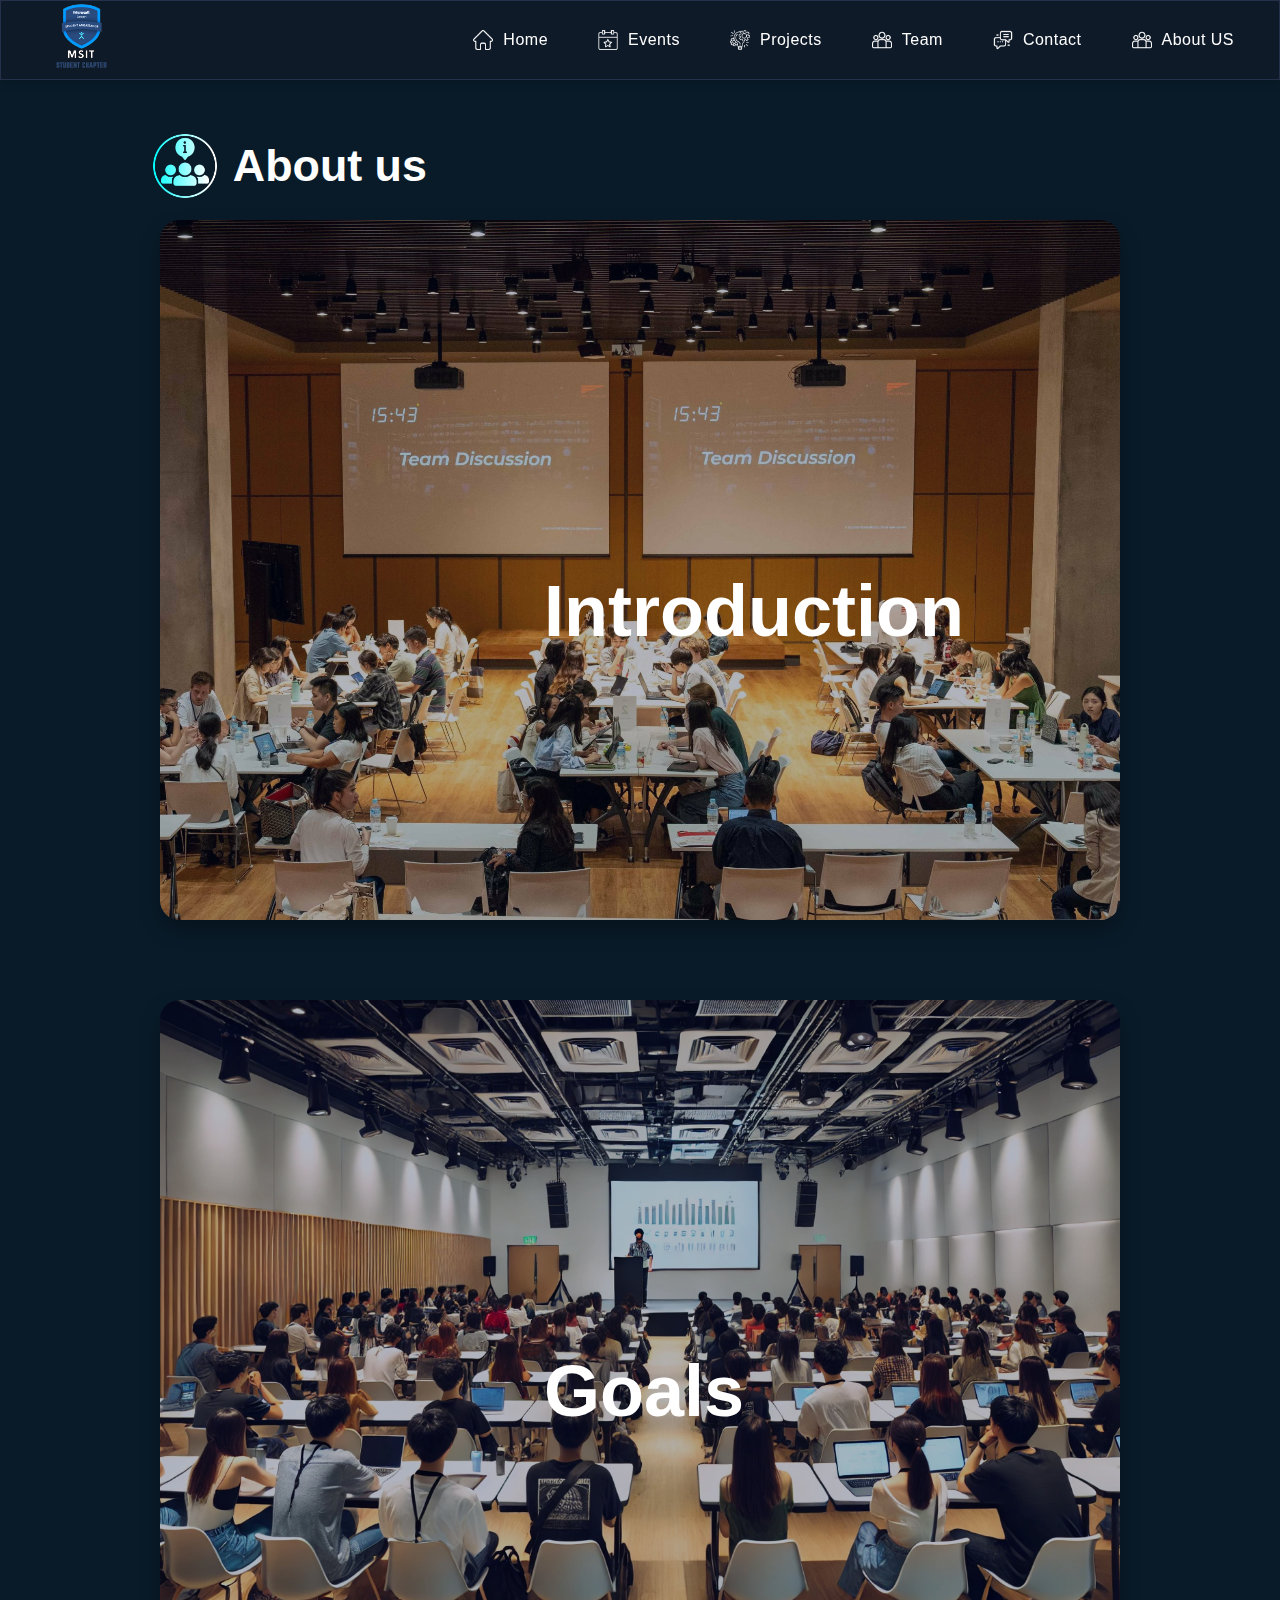
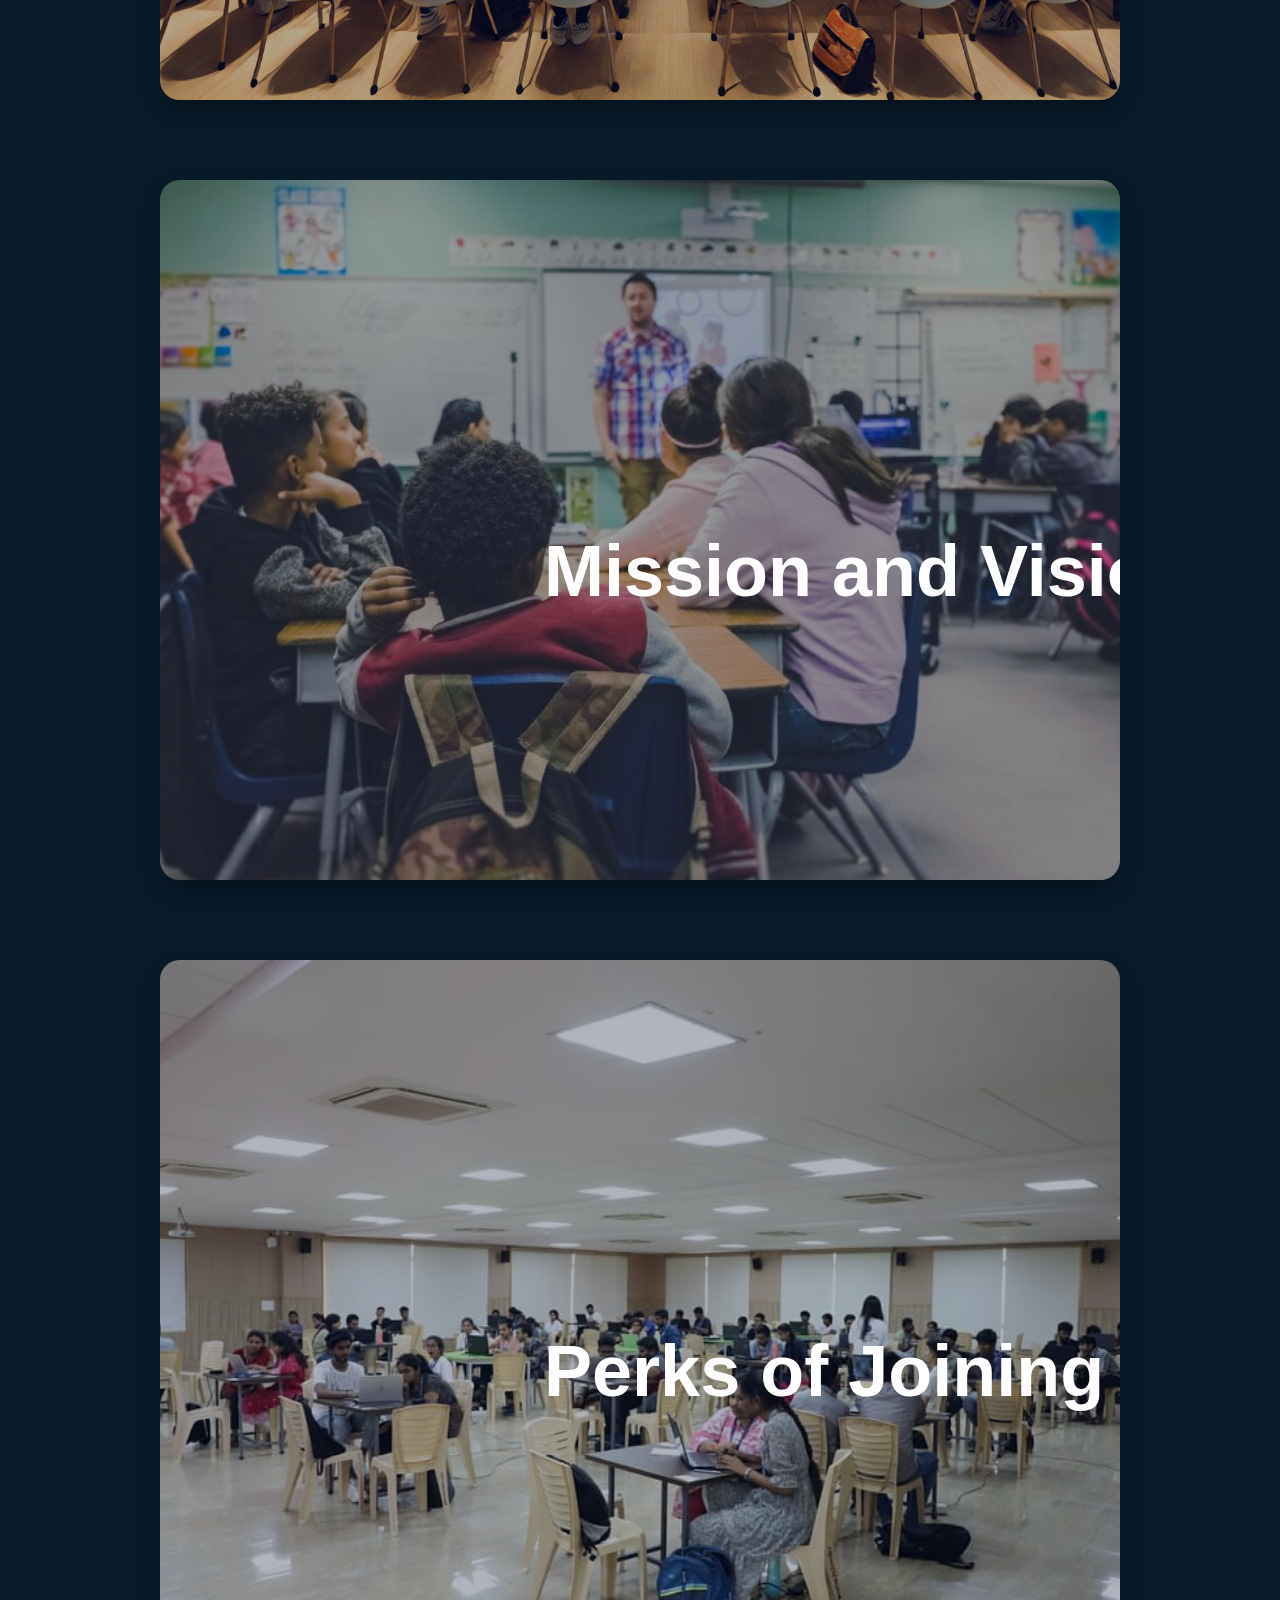
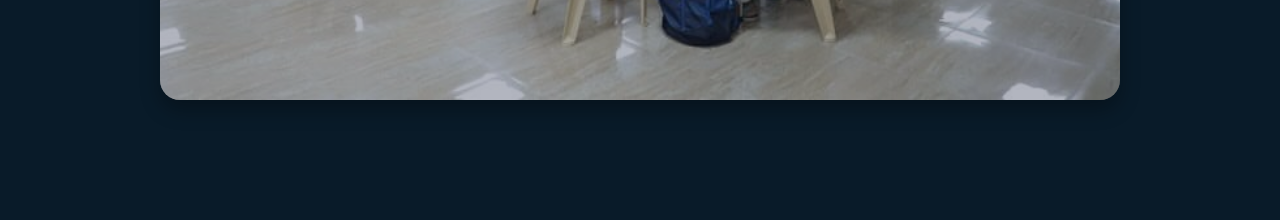
==== aboutus.html @ 7c0b70b8 "About us page added" ====
<!DOCTYPE html>
<html lang="en">

<head>
    <meta charset="UTF-8">
    <meta name="viewport" content="width=device-width, initial-scale=1.0">
    <title>About Us</title>
    <link rel="stylesheet" href="aboutusstyle.css">
</head>

<body>
    <nav id="navbar">
        <div class="navbar-container">
            <div class="logo">
                <img src="images/logo.png" alt="Logo">
            </div>
            <ul class="nav-items">
                <li>
                    <img src="images/home.png" alt="">
                    <a href="">Home</a>

                </li>
                
                <li>
                    <img src="images/event-logo.png" alt="">
                    <a href="#">Events</a>

                </li>
                <li>
                    <img src="images/project-logo.png" alt="">
                    <a href="index.html">Projects</a>
                </li>
                <li>
                    <img src="images/term-logo.png" alt="">
                    <a href="#">Team</a>
                </li>
                
                <li>
                    <img src="images/contact.png" alt="">
                    <a href="#">Contact</a>
                </li>
                <li>
                    <img src="images/term-logo.png" alt="">
                    <a href="#">About US</a>
                </li>
            </ul>
        </div>
    </nav>

    <div class="container">
        <!-- Introduction Section -->
        <div class="work">
            <a href="#">
                <img src="images/aboutus.png" alt="">
                <h1>About us</h1>
            </a>
        </div>
        <div class="card" id="intro">
            <img src="images/2222.jpeg" alt="Introduction" class="card-image">
            <div class="card-overlay"></div>
            <div class="card-content">
                <h2 class="card-title">Introduction</h2>
                <p class="card-description">
                    <br><br><br>
                    <b>Microsoft Student Chapter</b> MSIT is a vibrant student community at Maharaja Surajmal Institute
                    of Technology, dedicated
                    to fostering technical excellence and professional development. With a strong focus on innovation
                    and leadership, the community provides students with the tools and opportunities to explore their
                    potential and excel in the ever-evolving world of technology.
                    <br><br>
                    Our mission is to bridge the gap between academic learning and real-world applications. Through a
                    variety of initiatives such as workshops, seminars, hackathons, coding competitions, and
                    collaborative projects, we empower students to acquire in-demand skills and stay updated with the
                    latest industry trends.
                    <br><br>
                    MSC MSIT thrives on the principles of creativity, teamwork, and continuous learning. We strive to
                    create a supportive and inclusive environment where students can connect, collaborate, and grow. By
                    nurturing their aspirations and providing the right guidance, we aim to shape future leaders and
                    innovators ready to make a meaningful impact on society.
                </p>
            </div>
        </div>

        <!-- Goals Section -->
        <div class="card" id="goals">
            <img src="images/11.webp" alt="Goals" class="card-image">
            <div class="card-overlay"></div>
            <div class="card-content text-right">
                <h2 class="card-title card-title-right">Goals</h2>
                <p class="card-description">
                    <br><br><br>
                    Our primary goal at <b>MSC MSIT</b> is to empower students with industry-relevant skills that bridge
                    the gap between classroom learning and professional demands. We aim to equip students with the
                    technical expertise and practical knowledge needed to excel in today’s competitive landscape.
                    <br><br>
                    To achieve this, we organize engaging technical workshops, hackathons, and seminars designed to
                    enhance learning and spark innovation. These initiatives provide hands-on experience and encourage
                    students to think critically and creatively about solving real-world challenges.
                    <br><br>
                    We also focus on creating valuable networking opportunities by connecting students with industry
                    professionals, mentors, and peers. By building a strong, collaborative community, we strive to
                    nurture the next generation of tech leaders who are ready to make a meaningful impact in their
                    fields.
                </p>
            </div>
        </div>

        <!-- Mission and Vision Section -->
        <div class="card" id="mission">
            <img src="images/333.jpg" alt="Mission and Vision" class="card-image">
            <div class="card-overlay"></div>
            <div class="card-content">
                <h2 class="card-title">Mission and Vision</h2>
                <p class="card-description">
                    <br><br><br>
                    <b style="font-size: 1.5rem;">Mission</b><br><br>
                    Our mission is to bridge the gap between academic learning and industry requirements. We aim to
                    equip students with practical skills, knowledge, and experience that align with the evolving demands
                    of the tech industry. Through targeted initiatives and real-world exposure, we strive to ensure that
                    students are well-prepared to thrive in their professional careers.
                    <br><br><br>
                    <b style="font-size: 1.5rem;">Vision</b><br><br>
                    We envision creating a community of skilled professionals who are not only proficient in their
                    technical fields but also contribute meaningfully to the growth and advancement of the tech
                    industry. By fostering innovation, collaboration, and continuous learning, we aspire to shape the
                    next generation of tech leaders who will make a lasting impact on the world.
                </p>
            </div>
        </div>

        <!-- Perks Section -->
        <div class="card" style="height: 740px;" id="perks">
            <img src="images/4.jpg" alt="Perks" class="card-image">
            <div class="card-overlay"></div>
            <div class="card-content text-right">
                <h2 class="card-title">Perks of Joining</h2>
                <p class="card-description"><br><br><br>
                    
                    As a member of <b>MSC MSIT</b>, you gain exclusive access to a wide range of opportunities designed to
                    propel your career and personal growth. Our <b>workshops</b> are led by industry experts who cover the
                    latest technological advancements and in-demand skills. These workshops provide hands-on learning
                    experiences, allowing you to develop a deeper understanding of emerging fields like AI, IoT, and web
                    development, among others.
                    <br><br>
                    We also offer <b>mentorship programs</b>, connecting you with seasoned professionals who guide you in
                    navigating both academic and career challenges. Whether you need advice on technical concepts,
                    career pathways, or personal development, our mentors are here to help you reach your potential and
                    accelerate your growth.
                    <br><br>
                    As a member, you will benefit from valuable <b>industry connections</b> that open doors to internships,
                    job opportunities, and collaborations. Networking with like-minded peers and professionals enhances
                    your chances of building a successful career in tech.
                    <br><br>
                    We also provide <b>courses</b> , which allow you to acquire credentials that demonstrate
                    your expertise in key areas. These certifications make you more competitive in the job market and
                    equip you with the skills employers are looking for.
                    <br><br>
                    Lastly, our <b>hands-on projects</b> give you real-world experience, helping you apply your knowledge
                    and stand out to future employers. Join <b>MSC MSIT</b> today and take the first step toward
                    accelerating your career in the tech industry!
                </p>
            </div>
        </div>


        <!-- Support Section -->
        <!-- <div class="card" id="support">
            <img src="images/11.webp" alt="Support" class="card-image">
            <div class="card-overlay"></div>
            <div class="card-content text-right">
                <h2 class="card-title">Support</h2>
                <p class="card-description">
                    Our dedicated team provides continuous support through mentorship, resource sharing, 
                    and career guidance. We're here to help you navigate your technical journey successfully.
                </p>
                <p class="hover-text">
                    Lorem ipsum dolor sit amet, consectetur adipiscing elit. Sed do eiusmod 
                    tempor incididunt ut labore et dolore magna aliqua.
                </p>
            </div>
        </div> -->
    </div>
    <script src="index.js"></script>
</body>

</html>
---- aboutusstyle.css ----
/* Global Styles */
body {
    margin: 0; 
    padding: 0;
    /* font-family: Menlo, courier-new, courier, monospace; */
    font-family: 'Segoe UI', Tahoma, Geneva, Verdana, sans-serif;
    background: #091b29;
    

    /* background: linear-gradient(135deg, #0c1224, #10182f); */


}



  
  #navbar {
    /* background-color: white; */
    position: sticky;
    z-index: 100;
    width: 100%;
    background-color:#12192795;
    border: 1px solid #24314b;
    box-sizing: border-box;
    box-shadow: 0 5px 10px rgba(0, 0, 0, 0.1);



    top: 0;
    transition: top 0.3s;
  }
  
  .navbar-container {
    display: flex;
    justify-content: space-between;
    align-items: center;
    padding: 0 45px;
  }
  
  .logo img {
    height: 70px;
    padding: 2px 0px;
    filter: brightness(1.3);
  }
  
  .nav-items {
    list-style-type: none;
    margin: 0;
    padding: 0;
    display: flex;
    gap: 20px;
  }
  
  .nav-items li {
    margin-left: 20px;
    /* font-weight: 800; */
  }
  
  .nav-items li a {
    color: #ffffff;
    text-decoration: none;
    font-size: 16px;
    letter-spacing: 0.5px;
    font-weight:400;
    transition: all .4s ease-out;

}

.nav-items li{

  transition: all .4s ease-out;
}
/* .nav-items li:hover img{
  transition: all .4s ease-out;

  content: url("images/home_logo_new_color.png");
  filter: invert(0);
  cursor: pointer;

} */
.nav-items li:nth-child(1):hover img {
  transition: all .4s ease-out;

  content: url("images/home_logo_new_color.png");
  filter: invert(0);
  cursor: pointer;
}


.nav-items li:nth-child(2):hover img {
  transition: all .4s ease-out;

  content: url("images/event-logo-new.png");
  filter: invert(0);
  cursor: pointer;
}

.nav-items li:nth-child(3):hover img {
  transition: all .4s ease-out;

  content: url("images/project-logo-new.png");
  filter: invert(0);
  cursor: pointer;
}


.nav-items li:nth-child(4):hover img {
  transition: all .4s ease-out;

  content: url("images/team-logo-new.png");
  filter: invert(0);
  cursor: pointer;
}

.nav-items li:nth-child(5):hover img {
  transition: all .4s ease-out;

  content: url("images/contact-logo.png");
  filter: invert(0);
  cursor: pointer;
}







.nav-items li:hover a{
  transition: all .4s ease-out;


  color: #20c4dd;
  cursor: pointer;
  filter: invert(0);

}



  .nav-items li{
    display: flex;
    justify-content: center;
    align-items: center;
    
}
  .nav-items li img{
    height: 20px;
    padding: 0px 10px;
    filter: invert(1);
}

.work {
	color: black;
	font-family: 'Segoe UI', Tahoma, Geneva, Verdana, sans-serif;
	font-size: 1.4rem;
	position: absolute;
	margin: 20px 0px;
    margin-bottom: 30px;

	top: 10%;
	color: rgb(255, 255, 255);
	text-decoration: none;
	padding: 0px 6vw;

}

.work a img {
	height: 68px;
	filter: brightness(3.5);
	padding: 0px 14px;
}

.work a {
	display: flex;
	align-items: center;
	transition: all .4s ease-in;
	color: white;
	text-decoration: none;
}

.work a:hover {
	color: #20c4dd;
	cursor: pointer;
}

body {
    margin: 0;
    padding: 0;
    color: white;
}

.container {
    max-width: 100%;
    margin-top: 20px;
    padding: 40px 60px;
}

/* Card Styles */
.card {
    position: relative;
    width: calc(100% - 200px);
    height: 700px;
    margin: 80px auto;
    border-radius: 20px;
    overflow: hidden;
    box-shadow: 0 10px 20px rgba(0, 0, 0, 0.3);
    transition: all 0.6s cubic-bezier(0.33, 1, 0.68, 1);
}

.card-image {
    width: 100%;
    height: 100%;
    object-fit: cover;
    transition: transform 0.6s ease;
}

.card-overlay {
    position: absolute;
    top: 0;
    left: 0;
    width: 100%;
    height: 100%;
    background: rgba(0, 9, 43, 0.3);
    transition: background-color 0.6s cubic-bezier(0.33, 1, 0.68, 1);
}

.card:hover .card-overlay {
    background: rgba(0, 9, 43, 0.7);
    box-shadow: 0 10px 20px rgba(202, 52, 52, 0.3);
}

.card-content {
    position: absolute;
    top: 0;
    left: 0;
    width: 100%;
    height: 100%;
    padding: 40px;
    box-sizing: border-box;
    display: flex;
    flex-direction: column;
    justify-content: flex-start;
}

.text-right {
    text-align: left;
}

/* Title Styles with Left Side Animation */
.card-title {
    font-size: 4.5rem;
    margin: 0;
    position: absolute;
    top: 50%;
    left: 40%;
    /* transform: translate(-50%, -50%); */
    transition: all 0.6s cubic-bezier(0.33, 1, 0.68, 1);
    width: 100%;
    text-align: left;
}

/* Hover state for title */
.card:hover .card-title {
    font-size: 3rem;
    left: 40px;
    top: 20%;
    transform: translate(0, -50%);
    text-align: left;
    width: auto;
}

/* Description Styles */
.card-description {
    font-size: 1.2rem;
    opacity: 0;
    transform: translateY(20px);
    color: #e5f0f7;
    transition: all 0.6s cubic-bezier(0.33, 1, 0.68, 1);
    max-width: 1200px;
    margin-top: 150px;
}

/* Hover Text Styles */
.hover-text {
    opacity: 0;
    transition: opacity 0.6s cubic-bezier(0.33, 1, 0.68, 1);
    color: white;
    position: absolute;
    bottom: 40px;
    left: 40px;
    right: 40px;
}

/* Hover Effects */
.card:hover .card-description {
    opacity: 1;
    transform: translateY(0);
}

.card:hover .hover-text {
    opacity: 1;
}

/* Animation Classes */
.card.visible {
    opacity: 1;
    transform: translateY(0);
}

.card.in-view .card-title {
    transition-delay: 0.2s;
}

/* Responsive Design */
@media (max-width: 1200px) {
    .container {
        padding: 20px 50px;
    }
    
    .card {
        width: calc(100% - 100px);
    }
    
    .card-title {
        font-size: 2.5rem;
    }
    
    .card:hover .card-title {
        font-size: 2rem;
    }
}

@media (max-width: 768px) {
    .container {
        padding: 20px;
    }
    
    .card {
        width: calc(100% - 40px);
        height: 300px;
    }
    
    .card-title {
        font-size: 2rem;
    }
    
    .card:hover .card-title {
        font-size: 1.5rem;
        left: 20px;
    }
    
    .card-content {
        padding: 20px;
    }
    
    .hover-text {
        left: 20px;
        right: 20px;
        bottom: 20px;
    }
}
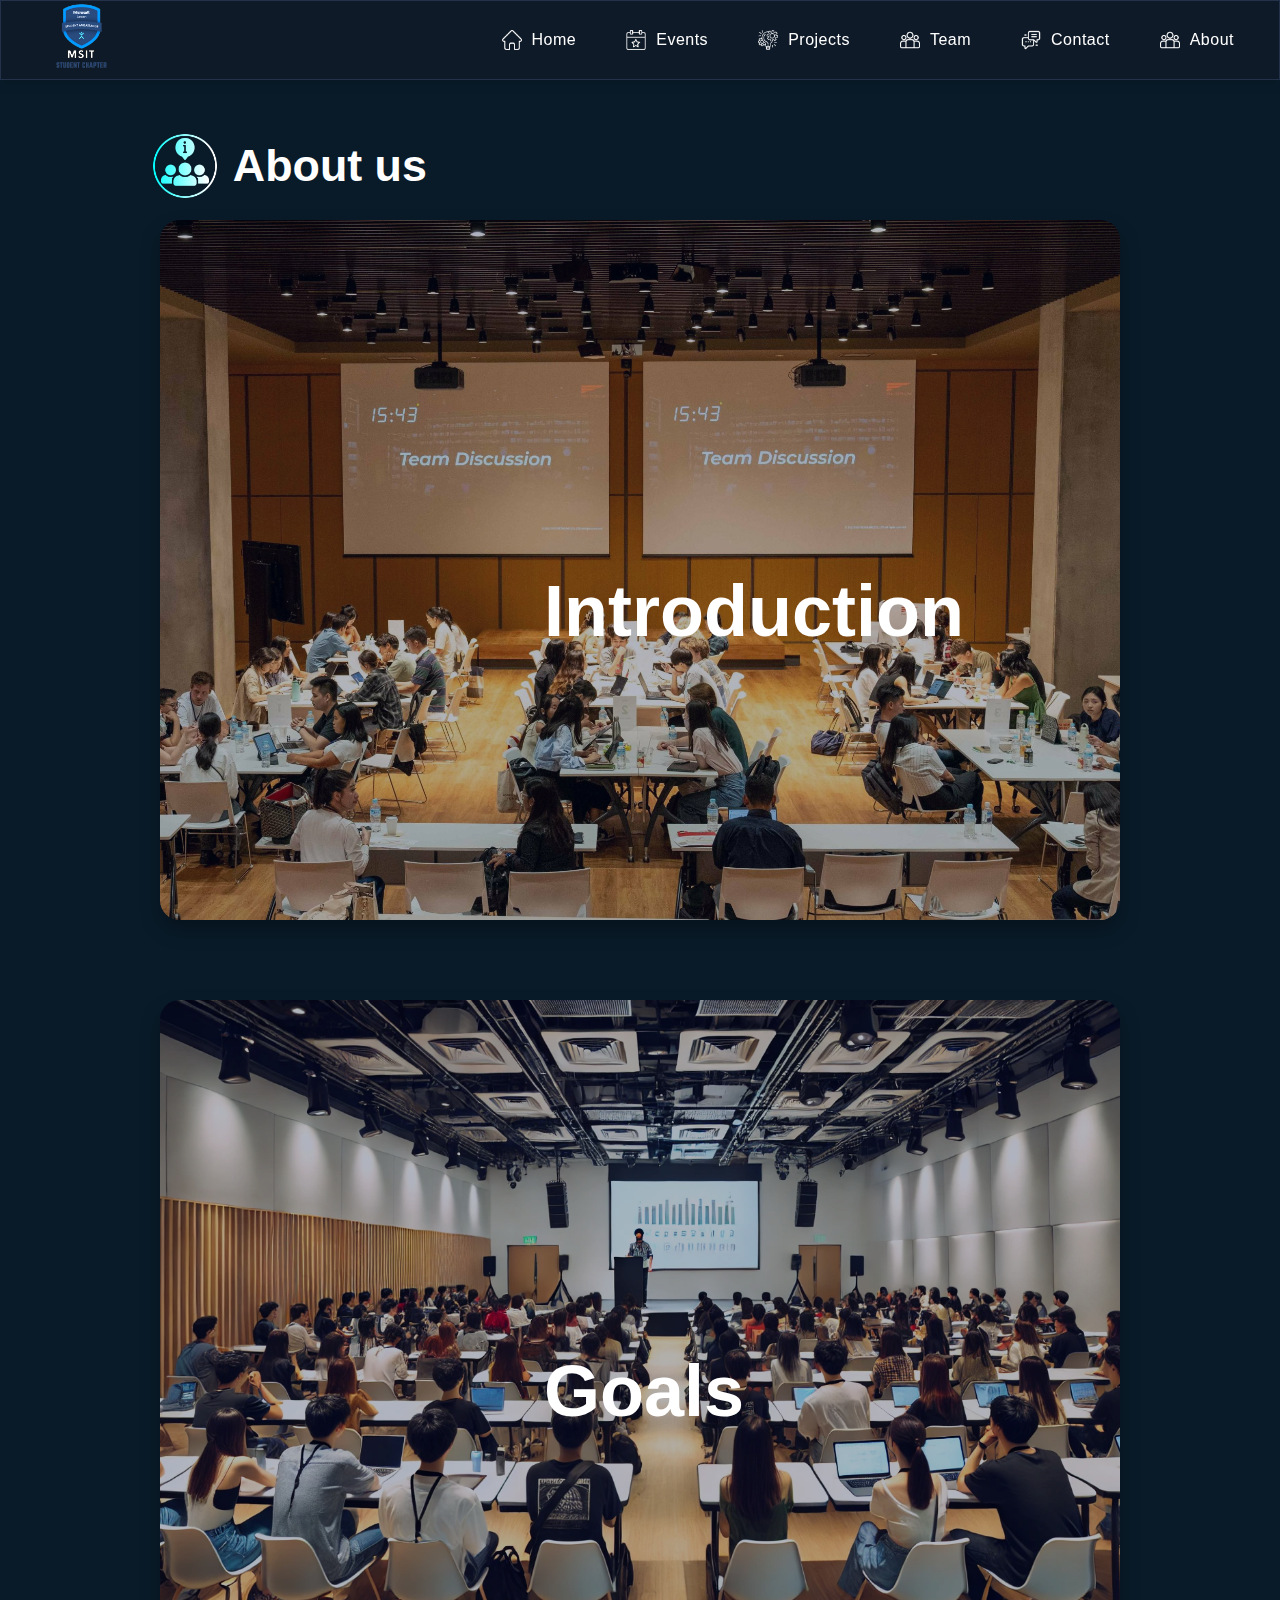
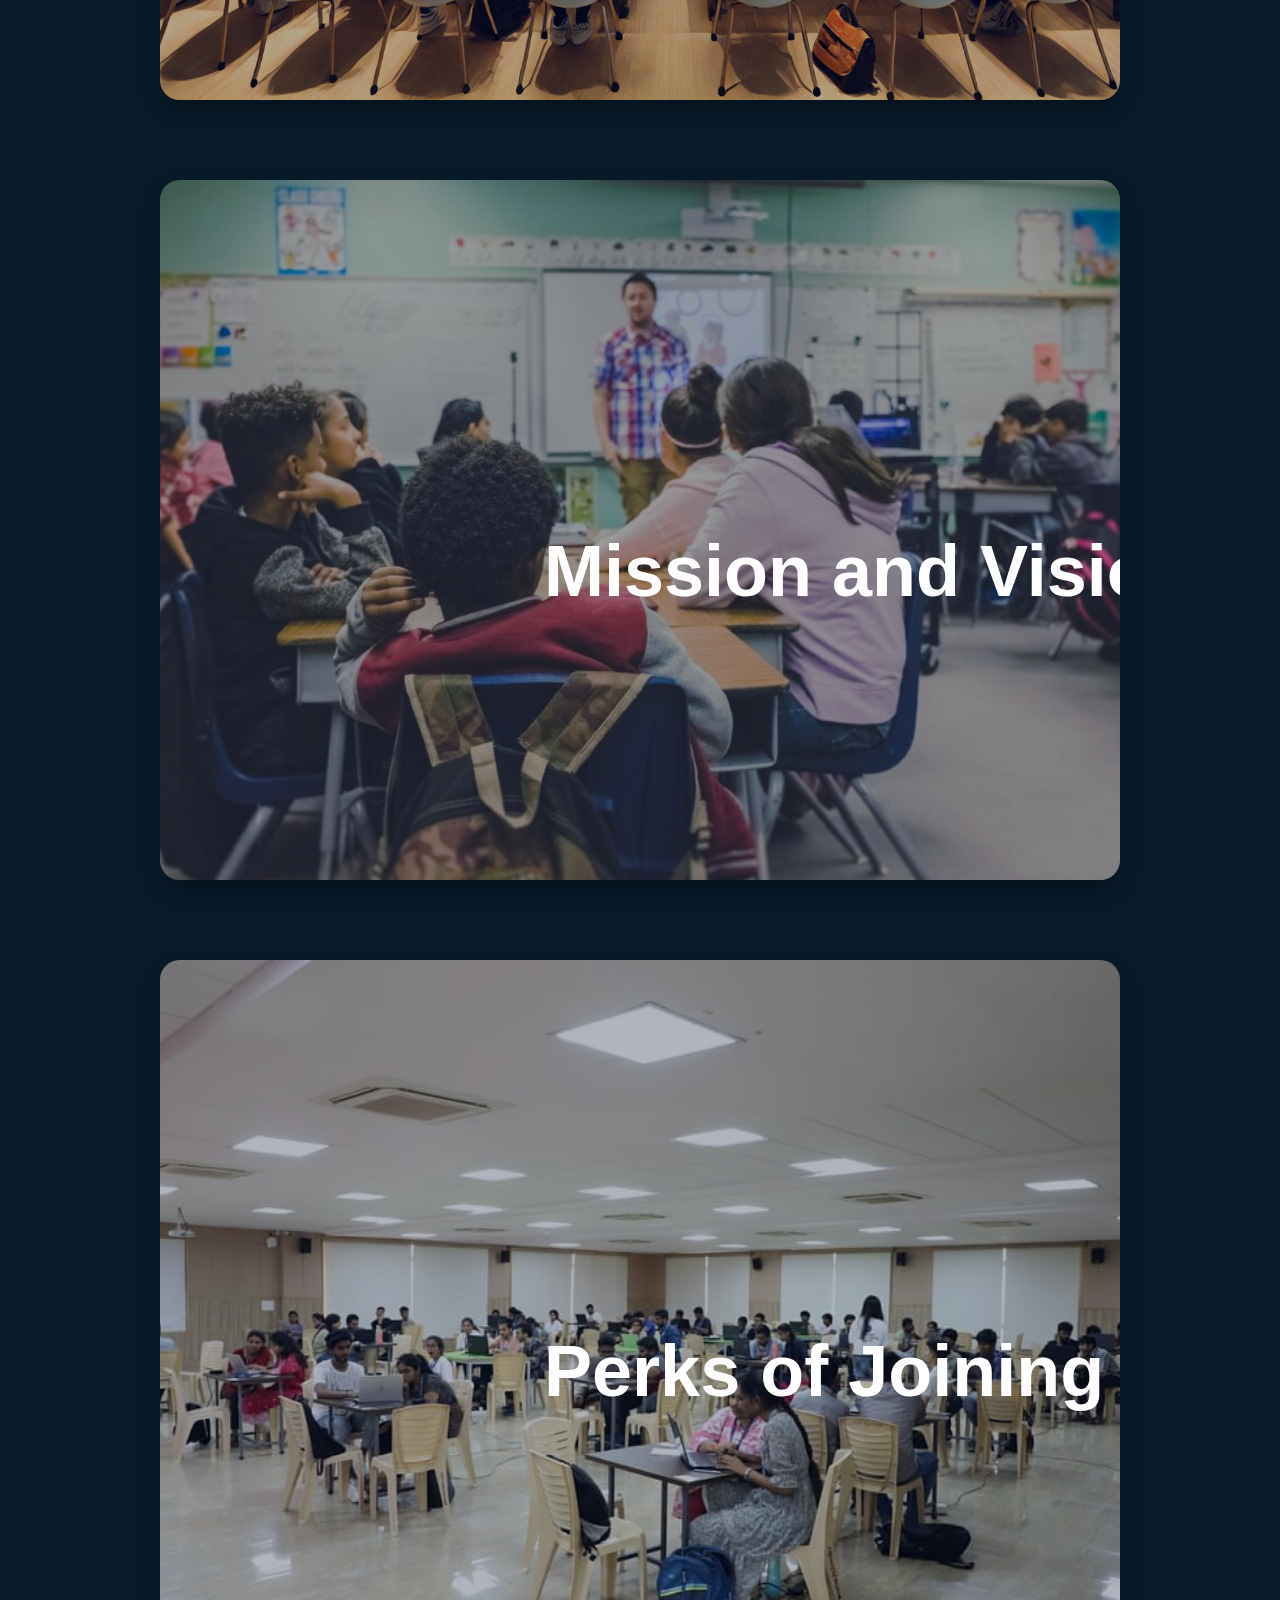
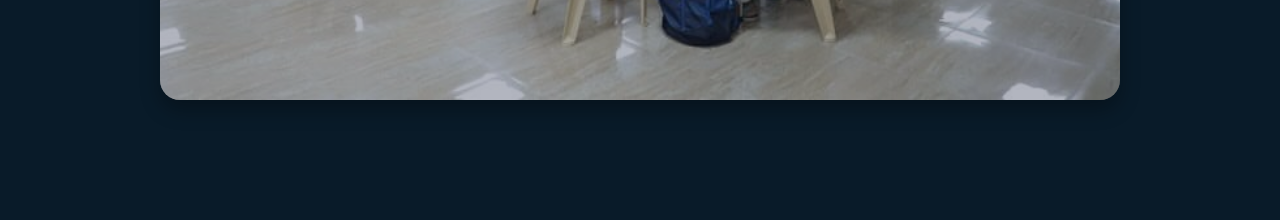
==== commit 0386792e: "about" ====
--- a/aboutus.html
+++ b/aboutus.html
@@ -41,7 +41,7 @@
                 </li>
                 <li>
                     <img src="images/term-logo.png" alt="">
-                    <a href="#">About US</a>
+                    <a href="#">About</a>
                 </li>
             </ul>
         </div>
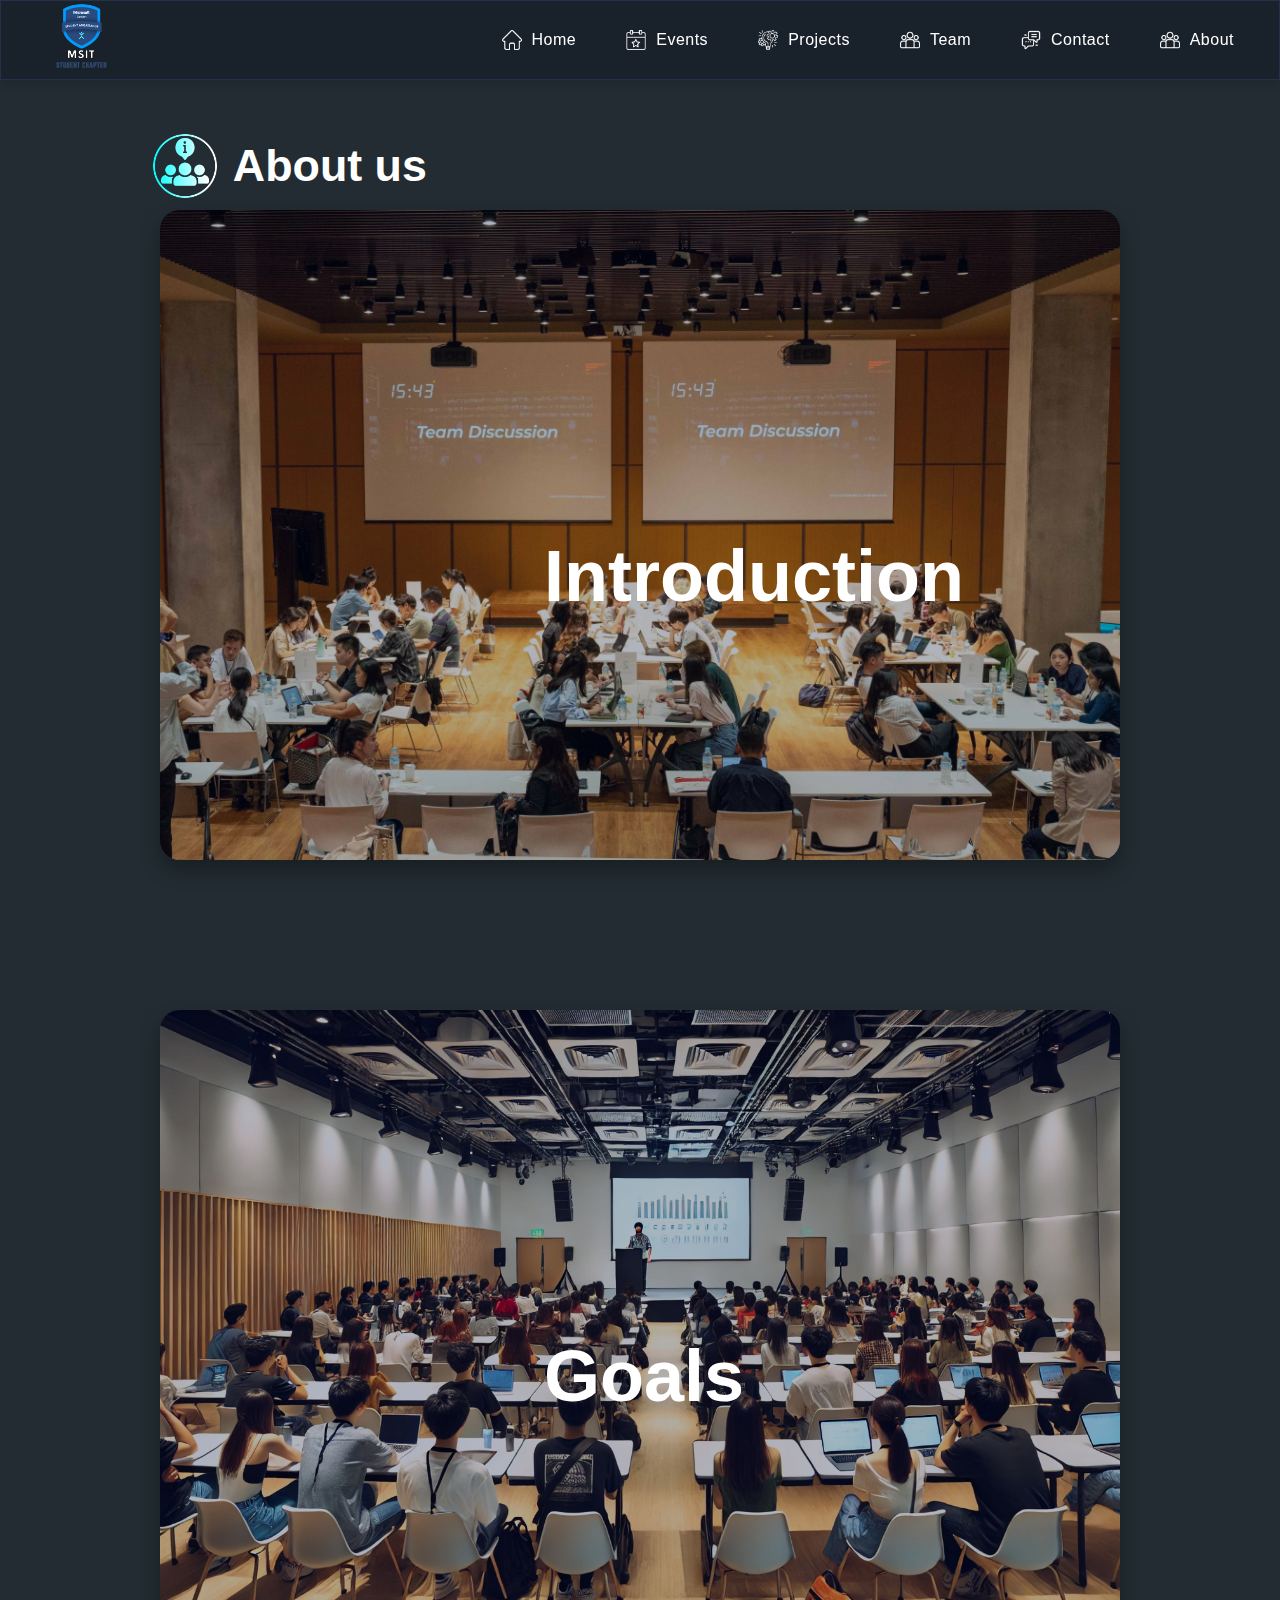
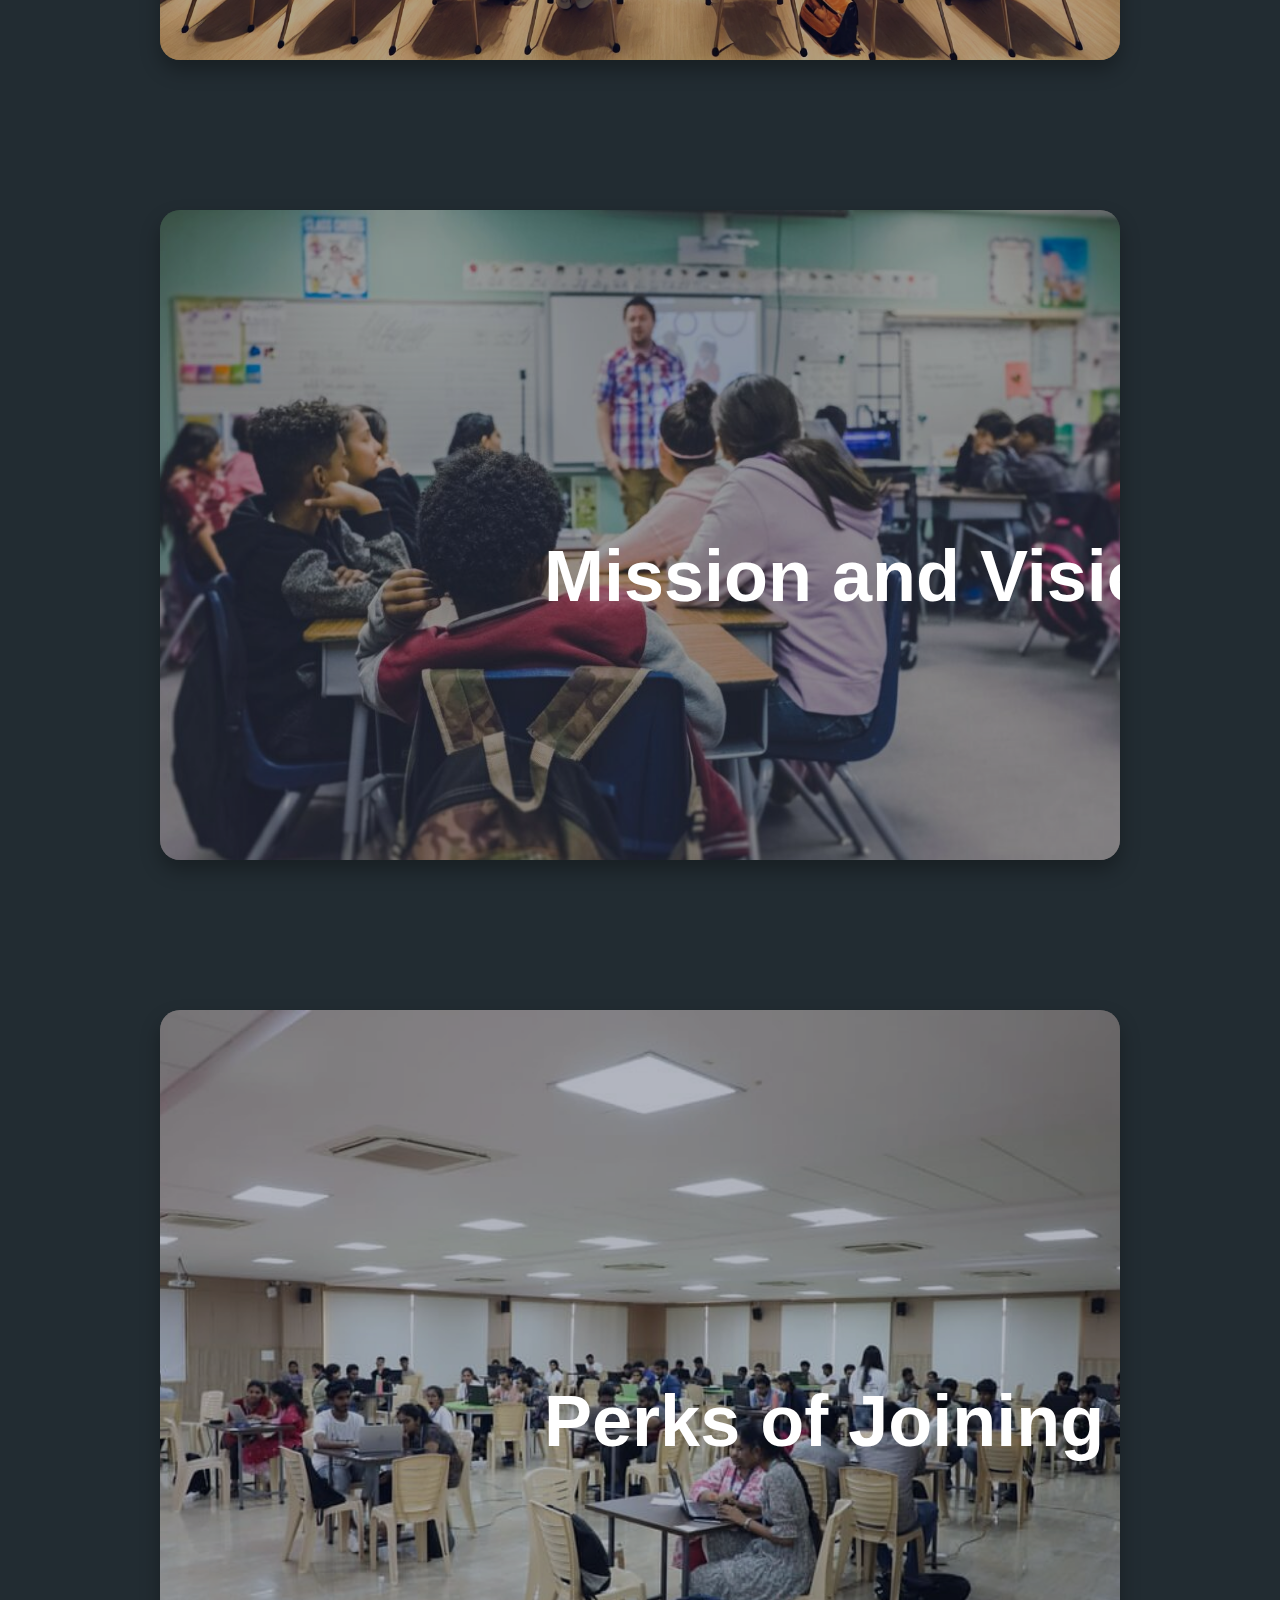
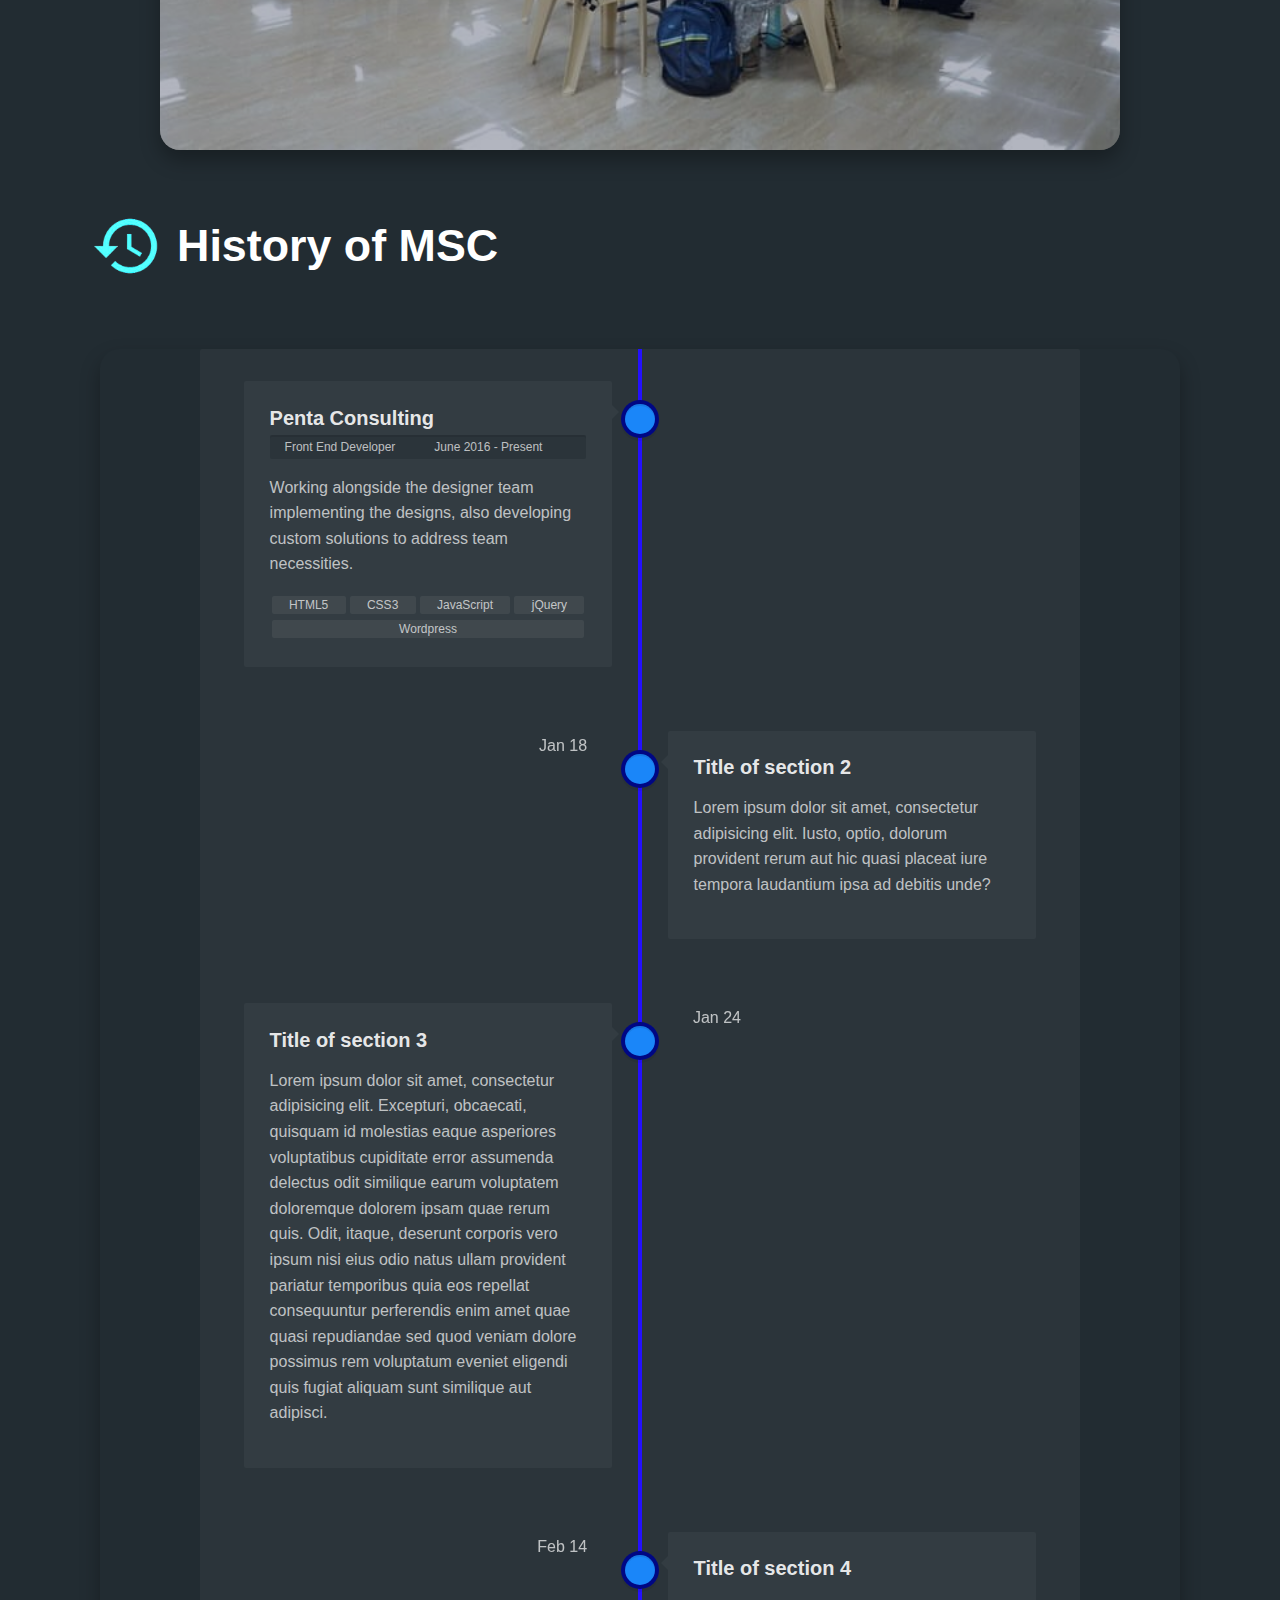
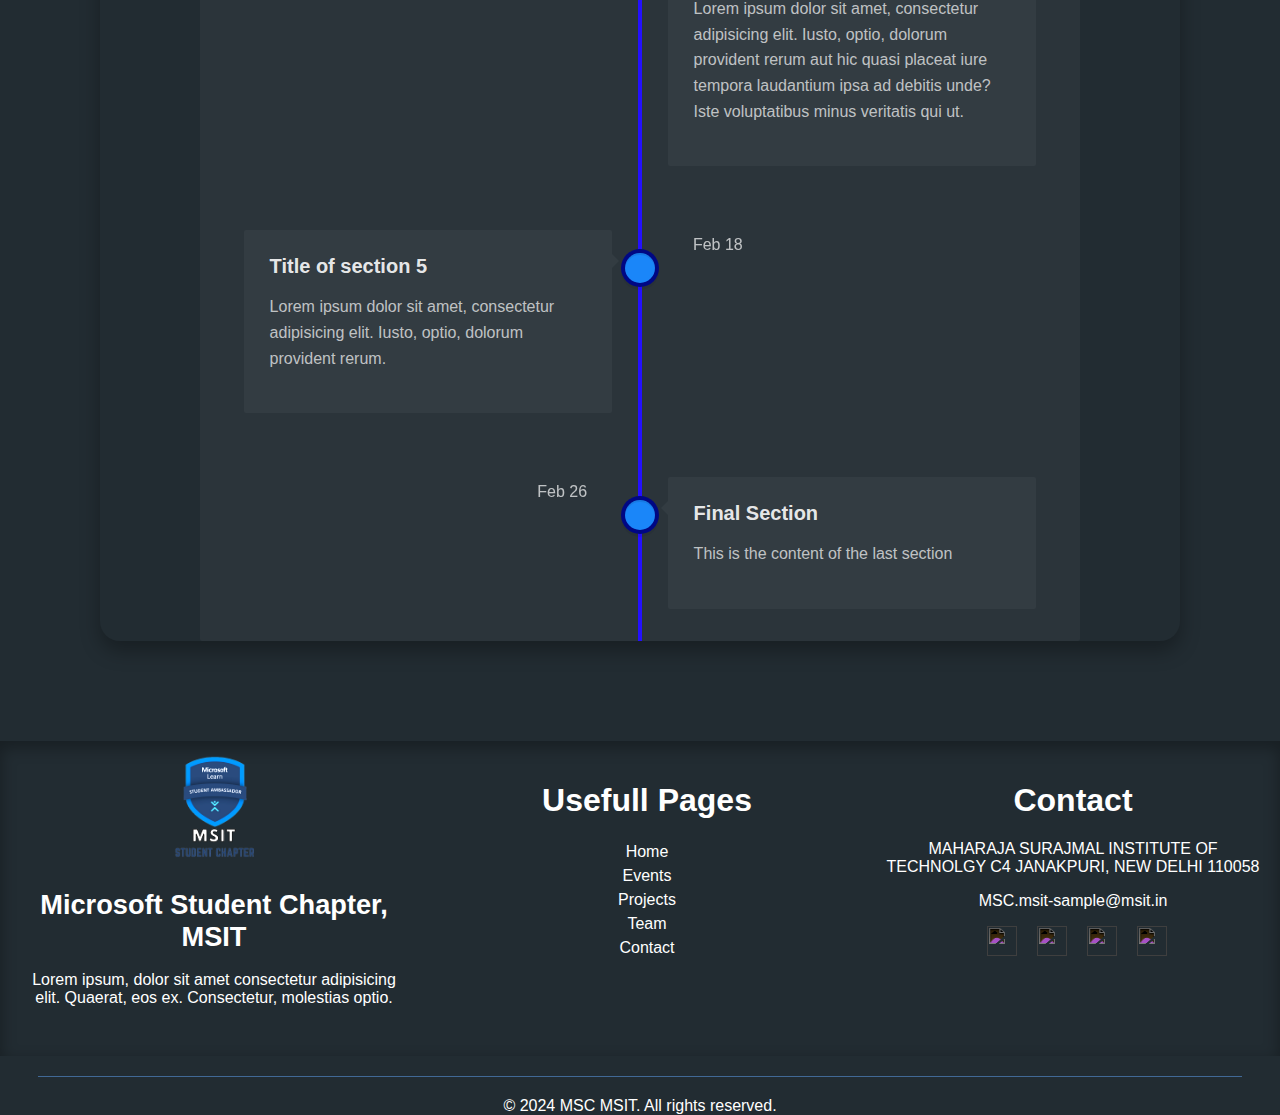
==== commit 0de98e2c: "History card added" ====
--- a/aboutus.html
+++ b/aboutus.html
@@ -180,7 +180,193 @@
             </div>
         </div> -->
     </div>
-    <script src="index.js"></script>
+    
+    <div class="working">
+      <a href="#">
+          <img src="images/hi-removebg-preview.png" alt="">
+          <h1>History of MSC</h1>
+      </a>
+  </div>
+  <div class="Historyy" >
+    <section id="cd-timeline" class="cd-container">
+      <div class="cd-timeline-block">
+        <div class="cd-timeline-img cd-picture">
+        </div>
+  
+        <div class="cd-timeline-content">
+          <h2>Penta Consulting</h2>
+          <div class="timeline-content-info">
+            <span class="timeline-content-info-title">
+              <i class="fa fa-certificate" aria-hidden="true"></i>
+              Front End Developer
+            </span>
+            <span class="timeline-content-info-date">
+              <i class="fa fa-calendar-o" aria-hidden="true"></i>
+              June 2016 - Present
+            </span>
+          </div>
+          <p>Working alongside the designer team implementing the designs, also developing custom solutions to address team necessities.</p>
+          <ul class="content-skills">
+          <li>HTML5</li>
+          <li>CSS3</li>
+          <li>JavaScript</li>
+          <li>jQuery</li>
+          <li>Wordpress</li>
+          </ul>
+        </div> <!-- cd-timeline-content -->
+      </div> <!-- cd-timeline-block -->
+  
+      <div class="cd-timeline-block">
+        <div class="cd-timeline-img cd-movie">
+        </div> <!-- cd-timeline-img -->
+  
+        <div class="cd-timeline-content">
+          <h2>Title of section 2</h2>
+          <p>Lorem ipsum dolor sit amet, consectetur adipisicing elit. Iusto, optio, dolorum provident rerum aut hic quasi placeat iure tempora laudantium ipsa ad debitis unde?</p>
+          <span class="cd-date">Jan 18</span>
+        </div> <!-- cd-timeline-content -->
+      </div> <!-- cd-timeline-block -->
+  
+      <div class="cd-timeline-block">
+        <div class="cd-timeline-img cd-picture">
+        </div> <!-- cd-timeline-img -->
+  
+        <div class="cd-timeline-content">
+          <h2>Title of section 3</h2>
+          <p>Lorem ipsum dolor sit amet, consectetur adipisicing elit. Excepturi, obcaecati, quisquam id molestias eaque asperiores voluptatibus cupiditate error assumenda delectus odit similique earum voluptatem doloremque dolorem ipsam quae rerum quis. Odit, itaque, deserunt corporis vero ipsum nisi eius odio natus ullam provident pariatur temporibus quia eos repellat consequuntur perferendis enim amet quae quasi repudiandae sed quod veniam dolore possimus rem voluptatum eveniet eligendi quis fugiat aliquam sunt similique aut adipisci.</p>
+          <span class="cd-date">Jan 24</span>
+        </div> <!-- cd-timeline-content -->
+      </div> <!-- cd-timeline-block -->
+  
+      <div class="cd-timeline-block">
+        <div class="cd-timeline-img cd-location">
+        </div> <!-- cd-timeline-img -->
+  
+        <div class="cd-timeline-content">
+          <h2>Title of section 4</h2>
+          <p>Lorem ipsum dolor sit amet, consectetur adipisicing elit. Iusto, optio, dolorum provident rerum aut hic quasi placeat iure tempora laudantium ipsa ad debitis unde? Iste voluptatibus minus veritatis qui ut.</p>
+          <span class="cd-date">Feb 14</span>
+        </div> <!-- cd-timeline-content -->
+      </div> <!-- cd-timeline-block -->
+  
+      <div class="cd-timeline-block">
+        <div class="cd-timeline-img cd-location">
+        </div> 
+  
+        <div class="cd-timeline-content">
+          <h2>Title of section 5</h2>
+          <p>Lorem ipsum dolor sit amet, consectetur adipisicing elit. Iusto, optio, dolorum provident rerum.</p>
+          <span class="cd-date">Feb 18</span>
+        </div> <!-- cd-timeline-content -->
+      </div> <!-- cd-timeline-block -->
+  
+      <div class="cd-timeline-block">
+        <div class="cd-timeline-img cd-movie">
+        </div> <!-- cd-timeline-img -->
+  
+        <div class="cd-timeline-content">
+          <h2>Final Section</h2>
+          <p>This is the content of the last section</p>
+          <span class="cd-date">Feb 26</span>
+        </div> <!-- cd-timeline-content -->
+      </div> <!-- cd-timeline-block -->
+    </section> <!-- cd-timeline -->
+  </div>
+    </body>
+</html>
+
+
+
+    <footer class="footer-section-1">
+
+        <div class="uppr-section">
+
+
+
+            <section class="logo-name-tagline logo">
+                <img src="images/logo.png" alt="">
+                <h1>Microsoft Student Chapter, MSIT</h1>
+                <p>Lorem ipsum, dolor sit amet consectetur adipisicing elit. Quaerat, eos ex. Consectetur, molestias optio.</p>
+            </section>
+
+
+            <section class="usefull-links">
+                <h1>Usefull Pages</h1>
+
+
+                <a href="#">Home</a>
+                <a href="#">Events</a>
+
+                <a href="#">Projects</a>
+
+                <a href="#">Team</a>
+
+                <a href="#">Contact</a>
+
+
+
+
+            </section>
+
+            
+            <section class="Contact-details">
+                <h1>Contact</h1>
+                <p>MAHARAJA SURAJMAL INSTITUTE OF TECHNOLGY
+                    C4 JANAKPURI, NEW DELHI
+                    110058</p>
+
+
+                <p>MSC.msit-sample@msit.in</p>
+
+                <section class="All-social-handles">
+                    <ul class="nav-right">
+                        <li class="insta-logo invert1 right-logo-trans">
+                            <a class="font-0" target="_blank" href="https://www.instagram.com">
+                              <img class="nav-right-logo" src="images/instagram-logo.png" width="30px" height="30px" alt="" />
+                            </a>
+                          </li>
+
+                      <li class="github-logo invert1 right-logo-trans">
+                        <a class="font-0" target="_blank" href="https://github.com/AbhinavCoder-14">
+                          <img class="nav-right-logo" src="images/github.png" width="30px" height="30px" alt="" />
+                        </a>
+                      </li>
+
+                      <li class="tweeter-logo invert1 right-logo-trans">
+                        <a class="font-0" target="_blank" href="https://x.com">
+                          <img class="nav-right-logo" src="images/icons8-twitter-60.png" width="30px" height="30px" alt="" />
+                        </a>
+                      </li>
+                
+                      <li class="linkedin-logo invert1 right-logo-trans">
+                        <a class="font-0" target="_blank" href="https://www.linkedin.com/in">
+                          <img class="nav-right-logo" src="images/icons8-linkedin-52.png" width="30px" height="30px" alt="" />
+                        </a>
+                      </li>
+
+                    </ul>
+
+                </section>
+                
+            </section>     
+        </div>
+
+
+    </footer>
+
+
+        <div class="divider"></div>
+
+    <footer class="footer-section-2">
+
+        <div class="copyright-section">
+            <p>&copy; 2024 MSC MSIT. All rights reserved.</p>
+
+        </div>
+
+
+    </footer>
+    <script src="script.js"></script>
 </body>
 
 </html>--- a/aboutusstyle.css
+++ b/aboutusstyle.css
@@ -17,16 +17,13 @@
   
   #navbar {
     /* background-color: white; */
-    position: sticky;
+    position: fixed;
     z-index: 100;
     width: 100%;
     background-color:#12192795;
     border: 1px solid #24314b;
     box-sizing: border-box;
     box-shadow: 0 5px 10px rgba(0, 0, 0, 0.1);
-
-
-
     top: 0;
     transition: top 0.3s;
   }
@@ -185,6 +182,38 @@
 	cursor: pointer;
 }
 
+.working{
+  color: black;
+	font-family: 'Segoe UI', Tahoma, Geneva, Verdana, sans-serif;
+	font-size: 1.4rem;
+	position: relative;
+	/* margin: 20px 0px; */
+    margin-bottom: 15px;
+
+	/* top: 10%; */
+	color: rgb(255, 255, 255);
+	text-decoration: none;
+	padding: 0px 6vw;
+}
+.working a img {
+	height: 68px;
+	filter: brightness(3.5);
+	padding: 0px 14px;
+}
+
+.working a {
+	display: flex;
+	align-items: center;
+	transition: all .4s ease-in;
+	color: white;
+	text-decoration: none;
+}
+
+.working a:hover {
+	color: #20c4dd;
+	cursor: pointer;
+}
+
 body {
     margin: 0;
     padding: 0;
@@ -200,15 +229,28 @@
 /* Card Styles */
 .card {
     position: relative;
+    overflow: scroll;
     width: calc(100% - 200px);
-    height: 700px;
-    margin: 80px auto;
+    height: 650px;
+    margin: 0px auto;
     border-radius: 20px;
     overflow: hidden;
+    margin-top: 150px;
     box-shadow: 0 10px 20px rgba(0, 0, 0, 0.3);
     transition: all 0.6s cubic-bezier(0.33, 1, 0.68, 1);
 }
-
+.Historyy{
+  width: calc(100% - 200px);
+    /* height: 650px; */
+  border-radius: 20px;
+  margin: 0px auto;
+  /* overflow: scroll; */
+  margin-bottom: 100px;
+
+  /* overflow-x: hidden; */
+  box-shadow: 0 10px 20px rgba(0, 0, 0, 0.3);
+
+}
 .card-image {
     width: 100%;
     height: 100%;
@@ -360,4 +402,393 @@
         right: 20px;
         bottom: 20px;
     }
-}+}
+
+
+/* footer section */
+
+.footer-section {
+	height: 45vh;
+	/* width: 100%; */
+	display: flex;
+	justify-content: center;
+	margin: auto;
+	padding: 0px 20px;
+}
+
+.footer-section-1{
+	box-shadow: inset 0 6px 15px 1px rgba(0, 0, 0, 0.3);
+
+}
+
+.logo-name-tagline h1{
+	font-size: 1.7rem;
+}
+
+.uppr-section {
+	width: 100%;
+	height: 35vh;
+	display: flex;
+	flex-direction: row;
+	justify-content: space-between;
+}
+
+.logo-name-tagline {
+	width: 30%;
+	height: 30vh;
+	padding: 20px 0px;
+	text-align: center;
+	margin: 12px;
+	color: white;
+	padding: 0px 10px;
+}
+
+.logo-name-tagline img {
+	height: 110px;
+}
+
+.usefull-links {
+	width: 30%;
+	display: flex;
+	flex-direction: column;
+	align-items: center;
+	padding: 20px 10px;
+
+	text-decoration: none;
+	color: white;
+}
+
+.usefull-links a {
+	padding: 3px;
+
+}
+
+.usefull-links a {
+	text-decoration: none;
+	color: rgb(255, 255, 255);
+}
+
+.Contact-details {
+	width: 30%;
+	padding: 20px 15px;
+
+
+	text-align: center;
+	color: white;
+}
+
+.All-social-handles {
+	margin: 15px 0px;
+}
+
+.divider {
+	height: 1px;
+	/* Thin line */
+	background-color: #5897e093;
+	/* Line color */
+	margin: 20px auto;
+	/* Space around the line */
+	width: 94%;
+	display: flex;
+	justify-content: center;
+	align-items: center;
+}
+
+
+.nav-right {
+	display: flex;
+	flex-direction: row;
+	justify-content: center;
+	align-items: center;
+	list-style: none;
+	margin-left: -32px;
+	/*ul and li have default border margin of 1 rem that why i overwrite it */
+}
+
+.nav-right-logo {
+	margin: 0px 10px;
+}
+
+
+.invert1 {
+	filter: invert(1);
+}
+
+
+.copyright-section {
+	text-align: center;
+	color: rgb(255, 255, 255);
+}
+
+
+
+
+
+
+
+
+
+
+
+
+
+
+
+
+
+
+
+
+
+
+
+
+
+
+html, body {
+  background-color: #222C32;
+  height: 100%;
+  font-family: 'Open Sans', sans-serif;
+  box-sizing: border-box;
+}
+
+.cd-container {
+width: calc(100% - 200px);
+margin: 80px auto;
+border-radius: 20px;
+background: #2B343A;
+padding: 0 10%;
+border-radius: 2px;
+}
+.cd-container::after {
+content: '';
+display: table;
+clear: both;
+}
+
+/* -------------------------------- 
+
+Main components 
+
+-------------------------------- */
+
+
+#cd-timeline {
+position: relative;
+padding: 2em 0;
+margin-top: 2em;
+margin-bottom: 2em;
+}
+#cd-timeline::before {
+content: '';
+position: absolute;
+top: 0;
+left: 25px;
+height: 100%;
+width: 4px;
+background: #2410ff;
+}
+@media only screen and (min-width: 1170px) {
+#cd-timeline {
+  margin-top: 3em;
+  margin-bottom: 3em;
+}
+#cd-timeline::before {
+  left: 50%;
+  margin-left: -2px;
+}
+}
+
+.cd-timeline-block {
+position: relative;
+margin: 2em 0;
+}
+.cd-timeline-block:after {
+content: "";
+display: table;
+clear: both;
+}
+.cd-timeline-block:first-child {
+margin-top: 0;
+}
+.cd-timeline-block:last-child {
+margin-bottom: 0;
+}
+@media only screen and (min-width: 1170px) {
+.cd-timeline-block {
+  margin: 4em 0;
+}
+.cd-timeline-block:first-child {
+  margin-top: 0;
+}
+.cd-timeline-block:last-child {
+  margin-bottom: 0;
+}
+}
+
+.cd-timeline-img {
+position: absolute;
+top: 8px;
+left: 12px;
+width: 30px;
+height: 30px;
+border-radius: 50%;
+box-shadow: 0 0 0 4px #000783, inset 0 2px 0 rgba(0, 0, 0, 0.08), 0 3px 0 4px rgba(0, 0, 0, 0.05);
+}
+.cd-timeline-img {
+background: #1a86f9;
+}
+@media only screen and (min-width: 1170px) {
+.cd-timeline-img {
+  width: 30px;
+  height: 30px;
+  left: 50%;
+  margin-left: -15px;
+  margin-top: 15px;
+  /* Force Hardware Acceleration in WebKit */
+  -webkit-transform: translateZ(0);
+  -webkit-backface-visibility: hidden;
+}
+}
+
+.cd-timeline-content {
+position: relative;
+margin-left: 60px;
+margin-right: 30px;
+background: #333C42;
+border-radius: 2px;
+padding: 1em;
+.timeline-content-info {
+  background: #2B343A;
+  padding: 5px 10px;
+  color: rgba(255,255,255,0.7);
+  font-size: 12px;
+  box-shadow:  inset 0 2px 0 rgba(0, 0, 0, 0.08);
+  border-radius: 2px;
+  i {
+    margin-right: 5px;
+  }
+  .timeline-content-info-title, .timeline-content-info-date {  
+    width: calc(50% - 2px);
+    display: inline-block;
+  }
+  @media (max-width: 500px) {
+    .timeline-content-info-title, .timeline-content-info-date {  
+      display: block;
+      width:100%;
+    } 
+  }
+}
+.content-skills {
+  font-size: 12px;
+  padding:0;
+  margin-bottom: 0;
+  display:flex;
+  flex-wrap: wrap;
+  justify-content: center;
+  li {
+    background: #40484D;
+    border-radius: 2px;
+    display: inline-block;
+    padding: 2px 10px;
+    color: rgba(255,255,255,0.7);
+    margin: 3px 2px;
+    text-align: center;
+    flex-grow: 1;
+  }
+}
+}
+.cd-timeline-content:after {
+content: "";
+display: table;
+clear: both;
+}
+.cd-timeline-content h2 {
+color: rgba(255,255,255,.9);
+margin-top:0;
+margin-bottom: 5px;
+}
+.cd-timeline-content p, .cd-timeline-content .cd-date {
+color: rgba(255,255,255,.7);
+font-size: 13px;
+font-size: 0.8125rem;
+}
+.cd-timeline-content .cd-date {
+display: inline-block;
+}
+.cd-timeline-content p {
+margin: 1em 0;
+line-height: 1.6;
+}
+
+.cd-timeline-content::before {
+content: '';
+position: absolute;
+top: 16px;
+right: 100%;
+height: 0;
+width: 0;
+border: 7px solid transparent;
+border-right: 7px solid #333C42;
+}
+
+@media only screen and (min-width: 768px) {
+.cd-timeline-content h2 {
+  font-size: 20px;
+  font-size: 1.25rem;
+}
+.cd-timeline-content p {
+  font-size: 16px;
+  font-size: 1rem;
+}
+.cd-timeline-content .cd-read-more, .cd-timeline-content .cd-date {
+  font-size: 14px;
+  font-size: 0.875rem;
+}
+}
+@media only screen and (min-width: 1170px) {
+.cd-timeline-content {
+  color: white;
+  margin-left: 0;
+  padding: 1.6em;
+  width: 36%;
+  margin: 0 5%
+}
+.cd-timeline-content::before {
+  top: 24px;
+  left: 100%;
+  border-color: transparent;
+  border-left-color: #333C42;
+}
+.cd-timeline-content .cd-date {
+  position: absolute;
+  width: 100%;
+  left: 122%;
+  top: 6px;
+  font-size: 16px;
+  font-size: 1rem;
+}
+.cd-timeline-block:nth-child(even) .cd-timeline-content {
+  float: right;
+}
+.cd-timeline-block:nth-child(even) .cd-timeline-content::before {
+  top: 24px;
+  left: auto;
+  right: 100%;
+  border-color: transparent;
+  border-right-color: #333C42;
+}
+.cd-timeline-block:nth-child(even) .cd-timeline-content .cd-read-more {
+  float: right;
+}
+.cd-timeline-block:nth-child(even) .cd-timeline-content .cd-date {
+  left: auto;
+  right: 122%;
+  text-align: right;
+}
+}
+
+
+html, body {
+  overflow: visible;
+}
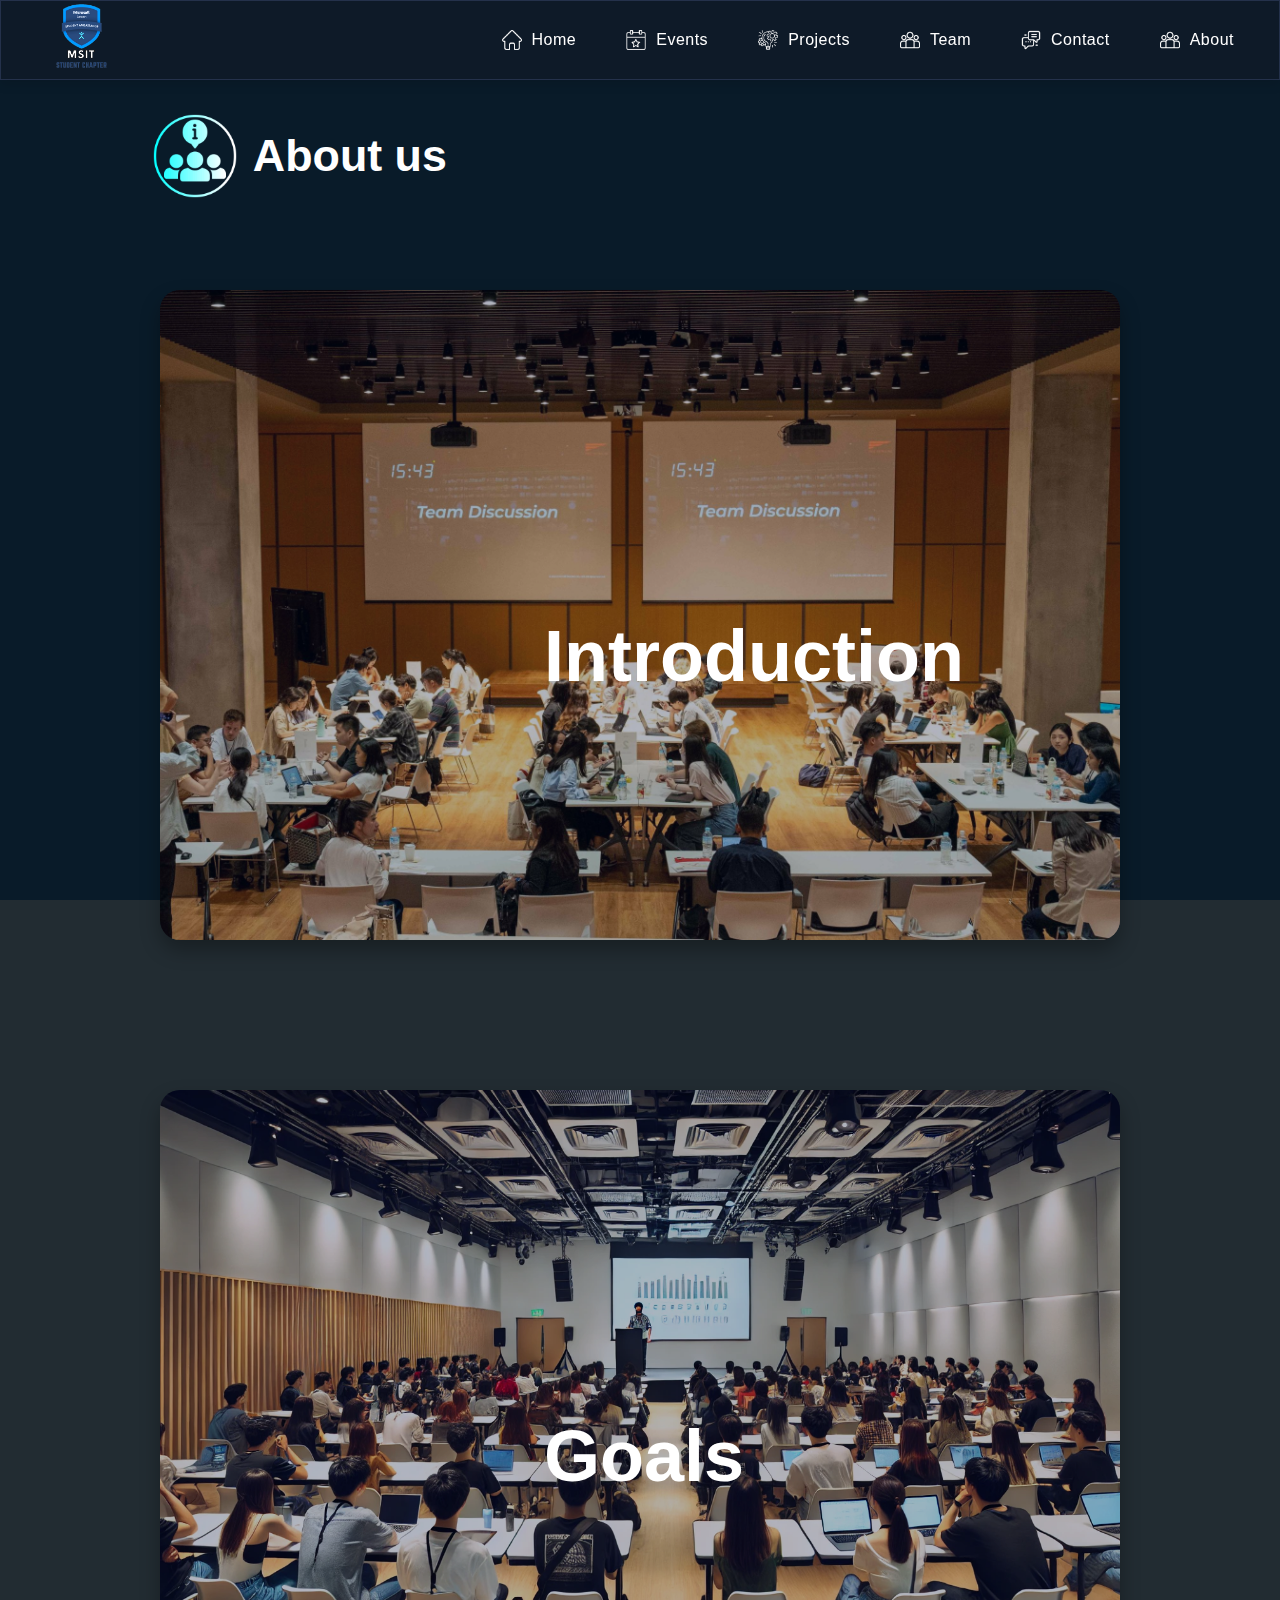
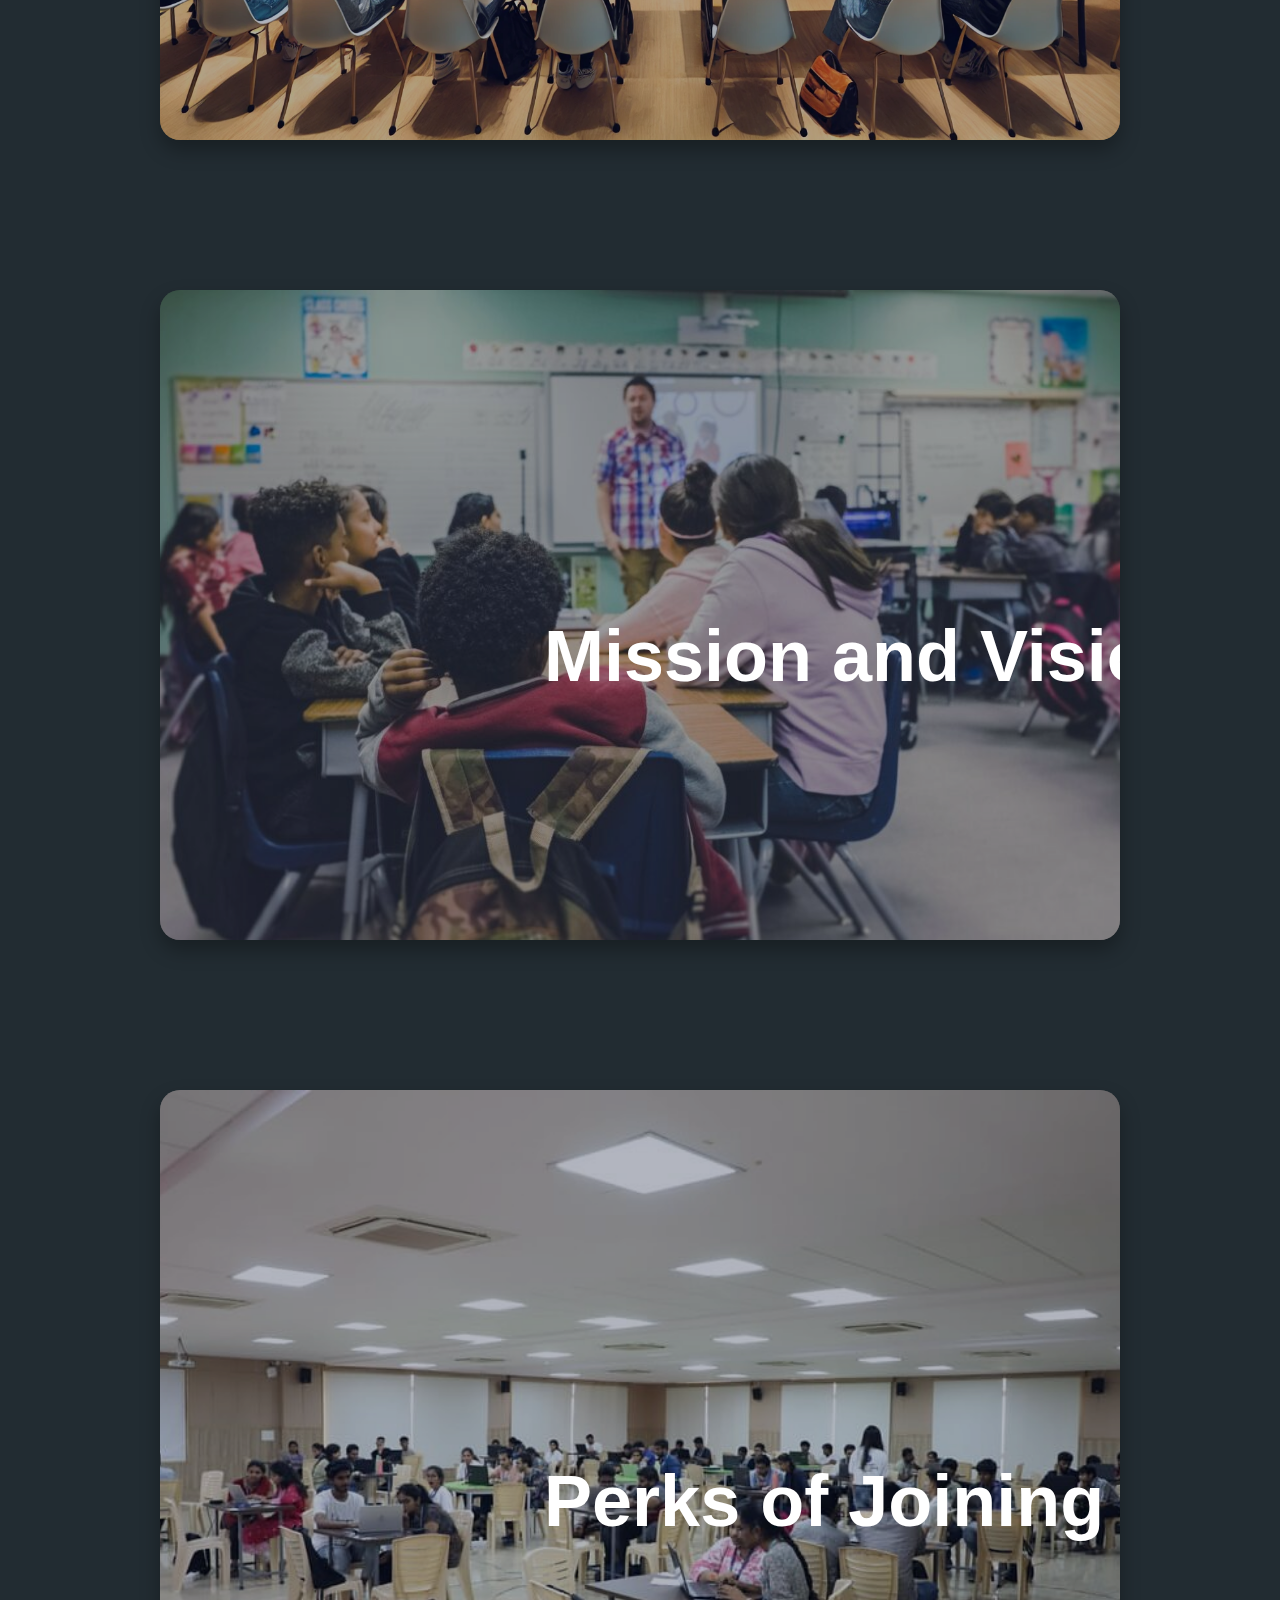
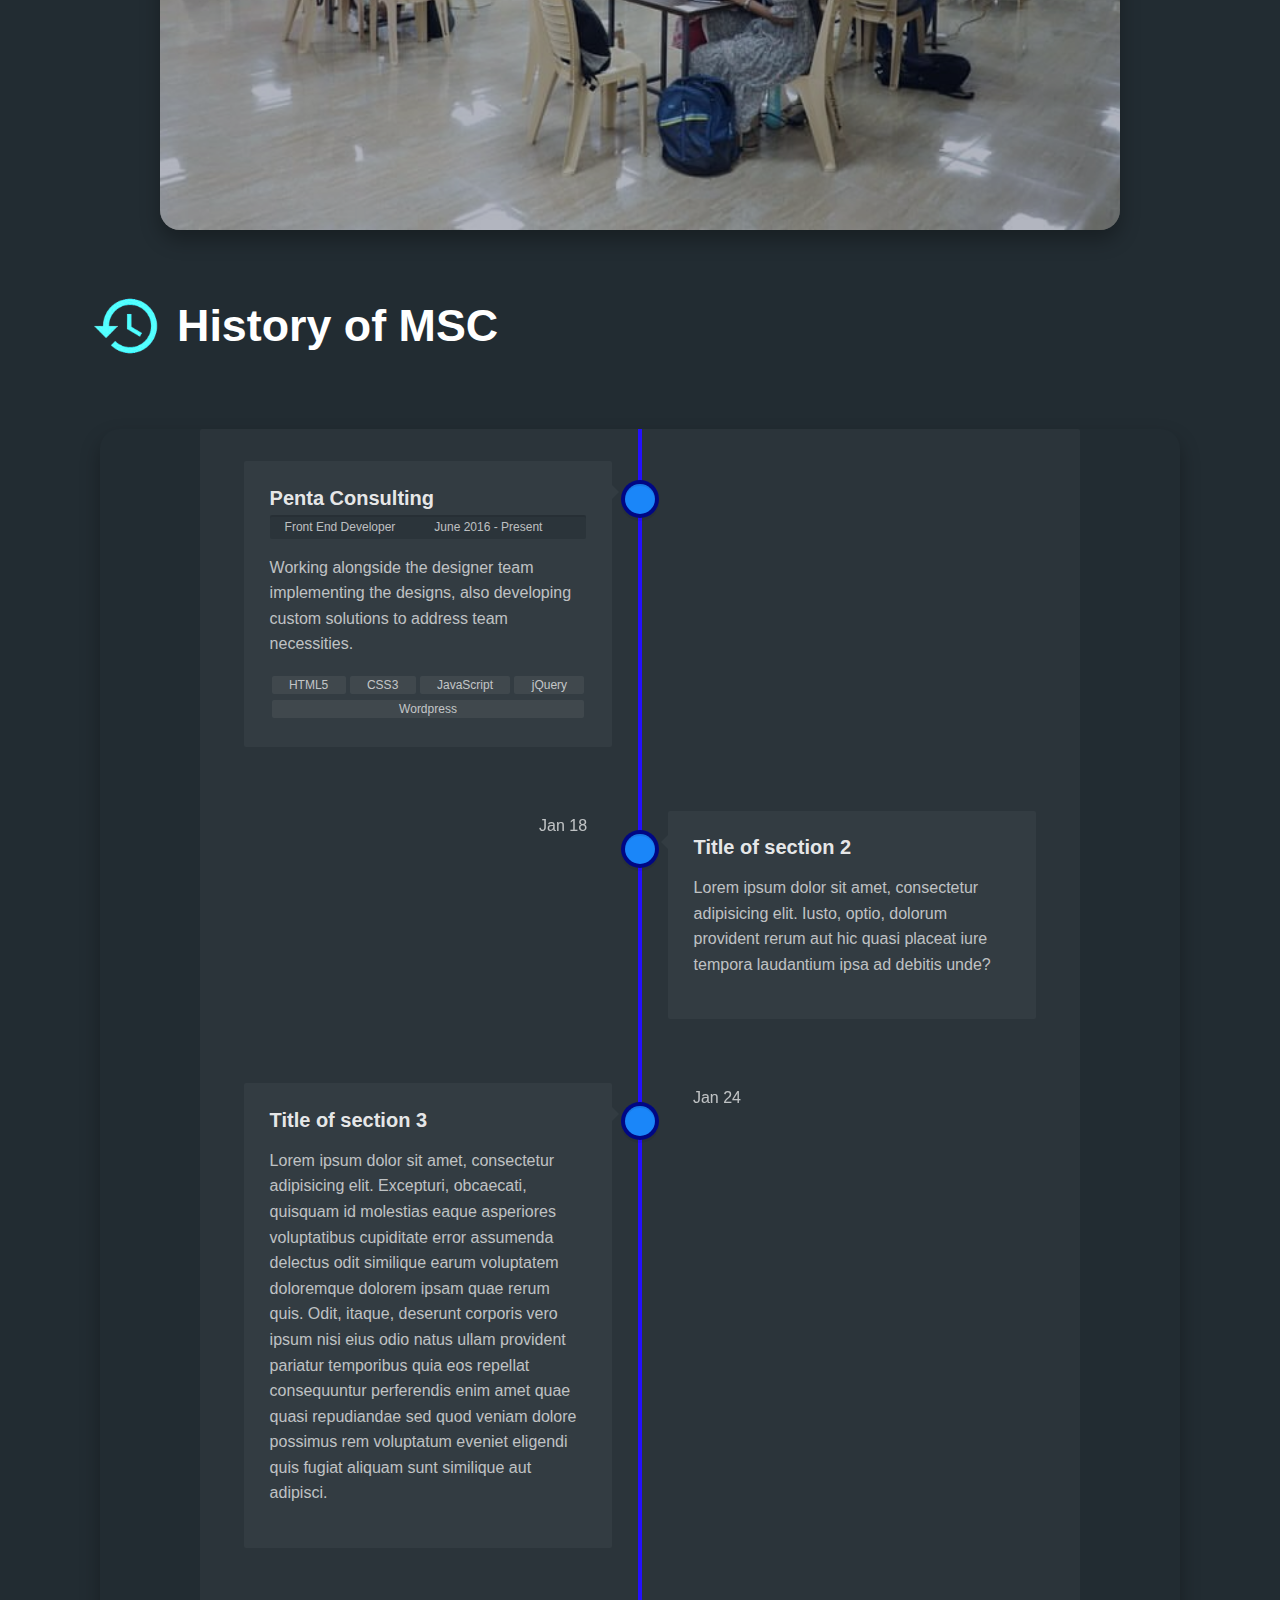
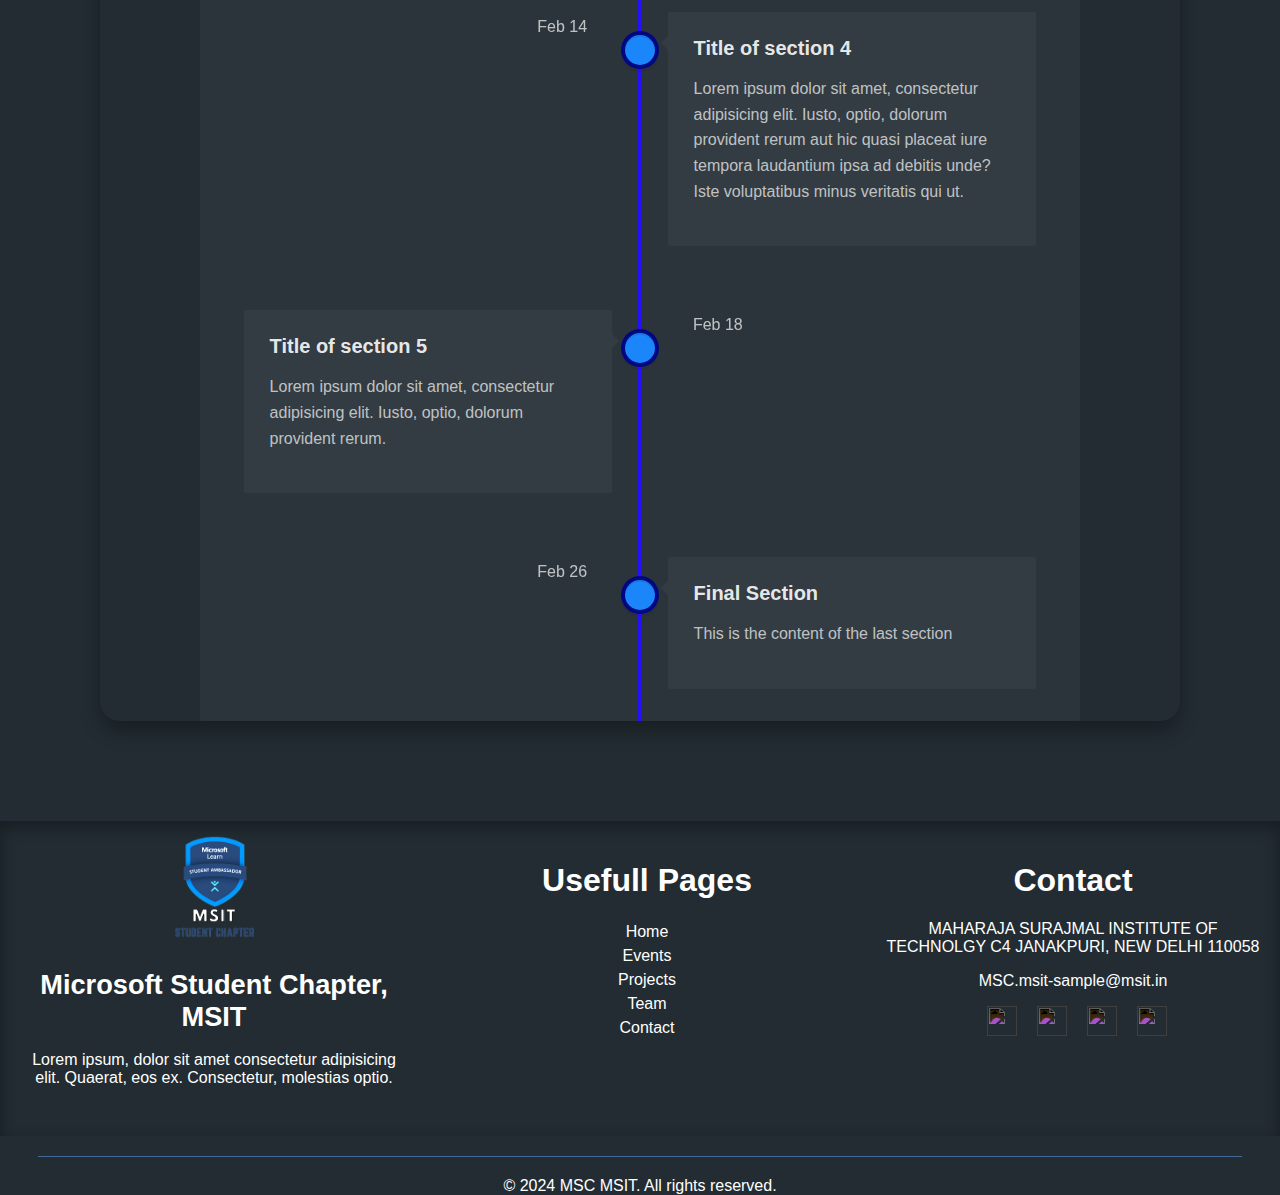
==== commit 0791c920: "Merge f005549878ece4692d731f1b46835771c2c511dd into 337af57c77acefb87cf557513dcef327f08a9456" ====
--- a/aboutus.html
+++ b/aboutus.html
@@ -6,6 +6,8 @@
     <meta name="viewport" content="width=device-width, initial-scale=1.0">
     <title>About Us</title>
     <link rel="stylesheet" href="aboutusstyle.css">
+    <link rel="stylesheet" href="style.css">
+    <link rel="stylesheet" href="mywork.css">
 </head>
 
 <body>
--- a/style.css
+++ b/style.css
@@ -0,0 +1,157 @@
+body {
+    margin: 0; 
+    padding: 0;
+    /* font-family: Menlo, courier-new, courier, monospace; */
+    font-family: 'Segoe UI', Tahoma, Geneva, Verdana, sans-serif;
+    background: #091b29;
+    
+
+    /* background: linear-gradient(135deg, #0c1224, #10182f); */
+
+
+  }
+
+
+  #navbar {
+    /* background-color: white; */
+    position: sticky;
+    z-index: 100;
+    width: 100%;
+    background-color:#12192795;
+    border: 1px solid #24314b;
+    box-sizing: border-box;
+    box-shadow: 0 5px 10px rgba(0, 0, 0, 0.1);
+
+
+
+    top: 0;
+    transition: top 0.3s;
+  }
+  
+  .navbar-container {
+    display: flex;
+    justify-content: space-between;
+    align-items: center;
+    padding: 0 45px;
+  }
+  
+  .logo img {
+    height: 70px;
+    padding: 2px 0px;
+    filter: brightness(1.3);
+  }
+  
+  .nav-items {
+    list-style-type: none;
+    margin: 0;
+    padding: 0;
+    display: flex;
+    gap: 20px;
+  }
+  
+  .nav-items li {
+    margin-left: 20px;
+    /* font-weight: 800; */
+  }
+  
+  .nav-items li a {
+    color: #ffffff;
+    text-decoration: none;
+    font-size: 16px;
+    letter-spacing: 0.5px;
+    font-weight:400;
+    transition: all .4s ease-out;
+
+}
+
+.nav-items li{
+
+  transition: all .4s ease-out;
+}
+/* .nav-items li:hover img{
+  transition: all .4s ease-out;
+
+  content: url("images/home_logo_new_color.png");
+  filter: invert(0);
+  cursor: pointer;
+
+} */
+.nav-items li:nth-child(1):hover img {
+  transition: all .4s ease-out;
+
+  content: url("images/home_logo_new_color.png");
+  filter: invert(0);
+  cursor: pointer;
+}
+
+
+.nav-items li:nth-child(2):hover img {
+  transition: all .4s ease-out;
+
+  content: url("images/event-logo-new.png");
+  filter: invert(0);
+  cursor: pointer;
+}
+
+.nav-items li:nth-child(3):hover img {
+  transition: all .4s ease-out;
+
+  content: url("images/project-logo-new.png");
+  filter: invert(0);
+  cursor: pointer;
+}
+
+
+.nav-items li:nth-child(4):hover img {
+  transition: all .4s ease-out;
+
+  content: url("images/team-logo-new.png");
+  filter: invert(0);
+  cursor: pointer;
+}
+
+.nav-items li:nth-child(5):hover img {
+  transition: all .4s ease-out;
+
+  content: url("images/contact-logo.png");
+  filter: invert(0);
+  cursor: pointer;
+}
+
+
+
+
+
+
+
+.nav-items li:hover a{
+  transition: all .4s ease-out;
+
+
+  color: #20c4dd;
+  cursor: pointer;
+  filter: invert(0);
+
+}
+
+
+
+  .nav-items li{
+    display: flex;
+    justify-content: center;
+    align-items: center;
+    
+  }
+  .nav-items li img{
+    height: 20px;
+    padding: 0px 10px;
+    filter: invert(1);
+  }
+
+
+
+  .projects{
+    display: flex;
+    position: absolute;
+    top: 30%;
+  }--- a/mywork.css
+++ b/mywork.css
@@ -0,0 +1,268 @@
+/* (* {
+	margin: 0;
+	padding: 0;
+	box-sizing: border-box; 
+}
+body {
+	font-family: "Montserrat", sans-serif;
+	/* background: #17374c; */
+/* } */
+
+
+
+
+
+
+
+.work {
+	color: black;
+	font-family: 'Segoe UI', Tahoma, Geneva, Verdana, sans-serif;
+	font-size: 1.4rem;
+	position: absolute;
+	margin: 10px 0px;
+
+	top: 10%;
+	color: rgb(255, 255, 255);
+	text-decoration: none;
+	padding: 0px 6vw;
+
+}
+
+.work a img {
+	height: 88px;
+	filter: brightness(3.5);
+	padding: 0px 14px;
+}
+
+.work a {
+	display: flex;
+	align-items: center;
+	transition: all .4s ease-in;
+	color: white;
+	text-decoration: none;
+}
+
+.work a:hover {
+	color: #20c4dd;
+	cursor: pointer;
+}
+
+.team-area {
+
+
+	/* border: 2px solid red; */
+	/* display: flex */
+
+	height: 136vh;
+
+	/* min-height: 100vh; */
+	color: #fff;
+	/* position: relative; */
+	background: linear-gradient(135deg, #0d1b2a, #1b263b, #415a77);
+}
+
+.projects {
+	display: flex;
+	align-items: center;
+	justify-content: center;
+	width: 100%;
+}
+
+.box {
+	position: relative;
+	margin: 20px;
+	overflow: hidden;
+	border-radius: 10px;
+	box-shadow: 0 5px 15px rgba(0, 0, 0, 0.3);
+
+
+
+	max-width: 400px;
+	transition: transform 0.3s ease;
+	filter: grayscale();
+}
+
+.box img {
+	width: 100%;
+	display: block;
+	border-radius: 10px;
+	transition: transform 4s ease;
+}
+
+.box:hover {
+	transform: scale(1.05);
+	transform: rotate(20deg);
+	filter: none;
+}
+
+.box1:hover {
+	transform: scale(1.05);
+	transform: rotate(-20deg);
+	filter: none;
+
+}
+
+.box figcaption {
+	position: absolute;
+	width: 100%;
+	bottom: 0;
+	padding: 20px;
+	text-align: center;
+	background: rgba(255, 23, 112, 0.7);
+	transform: translateY(100%);
+	transition: transform 0.5s ease;
+	border-radius: 100px 100px 0 0;
+}
+
+.box:hover figcaption {
+	transform: translateY(0);
+}
+
+.box h2 {
+	font-size: 30px;
+	text-transform: uppercase;
+	letter-spacing: 1px;
+	font-family: "Bebas Neue", sans-serif;
+	margin: 0;
+}
+
+.box p {
+	font-size: 14px;
+}
+
+.socials {
+	margin-top: 10px;
+}
+
+.socials i {
+	font-size: 18px;
+	margin: 0 10px;
+}
+
+/* @media(max-width: 800px) {
+	.container > .team-area {
+		flex-direction: column;
+	}
+}
+@media(max-width: 600px) {
+	.projects .box h2 {
+		font-size: 20px;
+	}
+} */
+
+
+
+/* footer section */
+
+.footer-section {
+	height: 45vh;
+	/* width: 100%; */
+	display: flex;
+	justify-content: center;
+	margin: auto;
+	padding: 0px 20px;
+}
+
+.footer-section-1{
+	box-shadow: inset 0 6px 15px 1px rgba(0, 0, 0, 0.3);
+
+}
+
+.logo-name-tagline h1{
+	font-size: 1.7rem;
+}
+
+.uppr-section {
+	width: 100%;
+	height: 35vh;
+	display: flex;
+	flex-direction: row;
+	justify-content: space-between;
+}
+
+.logo-name-tagline {
+	width: 30%;
+	height: 30vh;
+	padding: 20px 0px;
+	text-align: center;
+	margin: 12px;
+	color: white;
+	padding: 0px 10px;
+}
+
+.logo-name-tagline img {
+	height: 110px;
+}
+
+.usefull-links {
+	width: 30%;
+	display: flex;
+	flex-direction: column;
+	align-items: center;
+	padding: 20px 10px;
+
+	text-decoration: none;
+	color: white;
+}
+
+.usefull-links a {
+	padding: 3px;
+
+}
+
+.usefull-links a {
+	text-decoration: none;
+	color: rgb(255, 255, 255);
+}
+
+.Contact-details {
+	width: 30%;
+	padding: 20px 15px;
+
+
+	text-align: center;
+	color: white;
+}
+
+.All-social-handles {
+	margin: 15px 0px;
+}
+
+.divider {
+	height: 1px;
+	/* Thin line */
+	background-color: #5897e093;
+	/* Line color */
+	margin: 20px auto;
+	/* Space around the line */
+	width: 94%;
+	display: flex;
+	justify-content: center;
+	align-items: center;
+}
+
+
+.nav-right {
+	display: flex;
+	flex-direction: row;
+	justify-content: center;
+	align-items: center;
+	list-style: none;
+	margin-left: -32px;
+	/*ul and li have default border margin of 1 rem that why i overwrite it */
+}
+
+.nav-right-logo {
+	margin: 0px 10px;
+}
+
+
+.invert1 {
+	filter: invert(1);
+}
+
+
+.copyright-section {
+	text-align: center;
+	color: rgb(255, 255, 255);
+}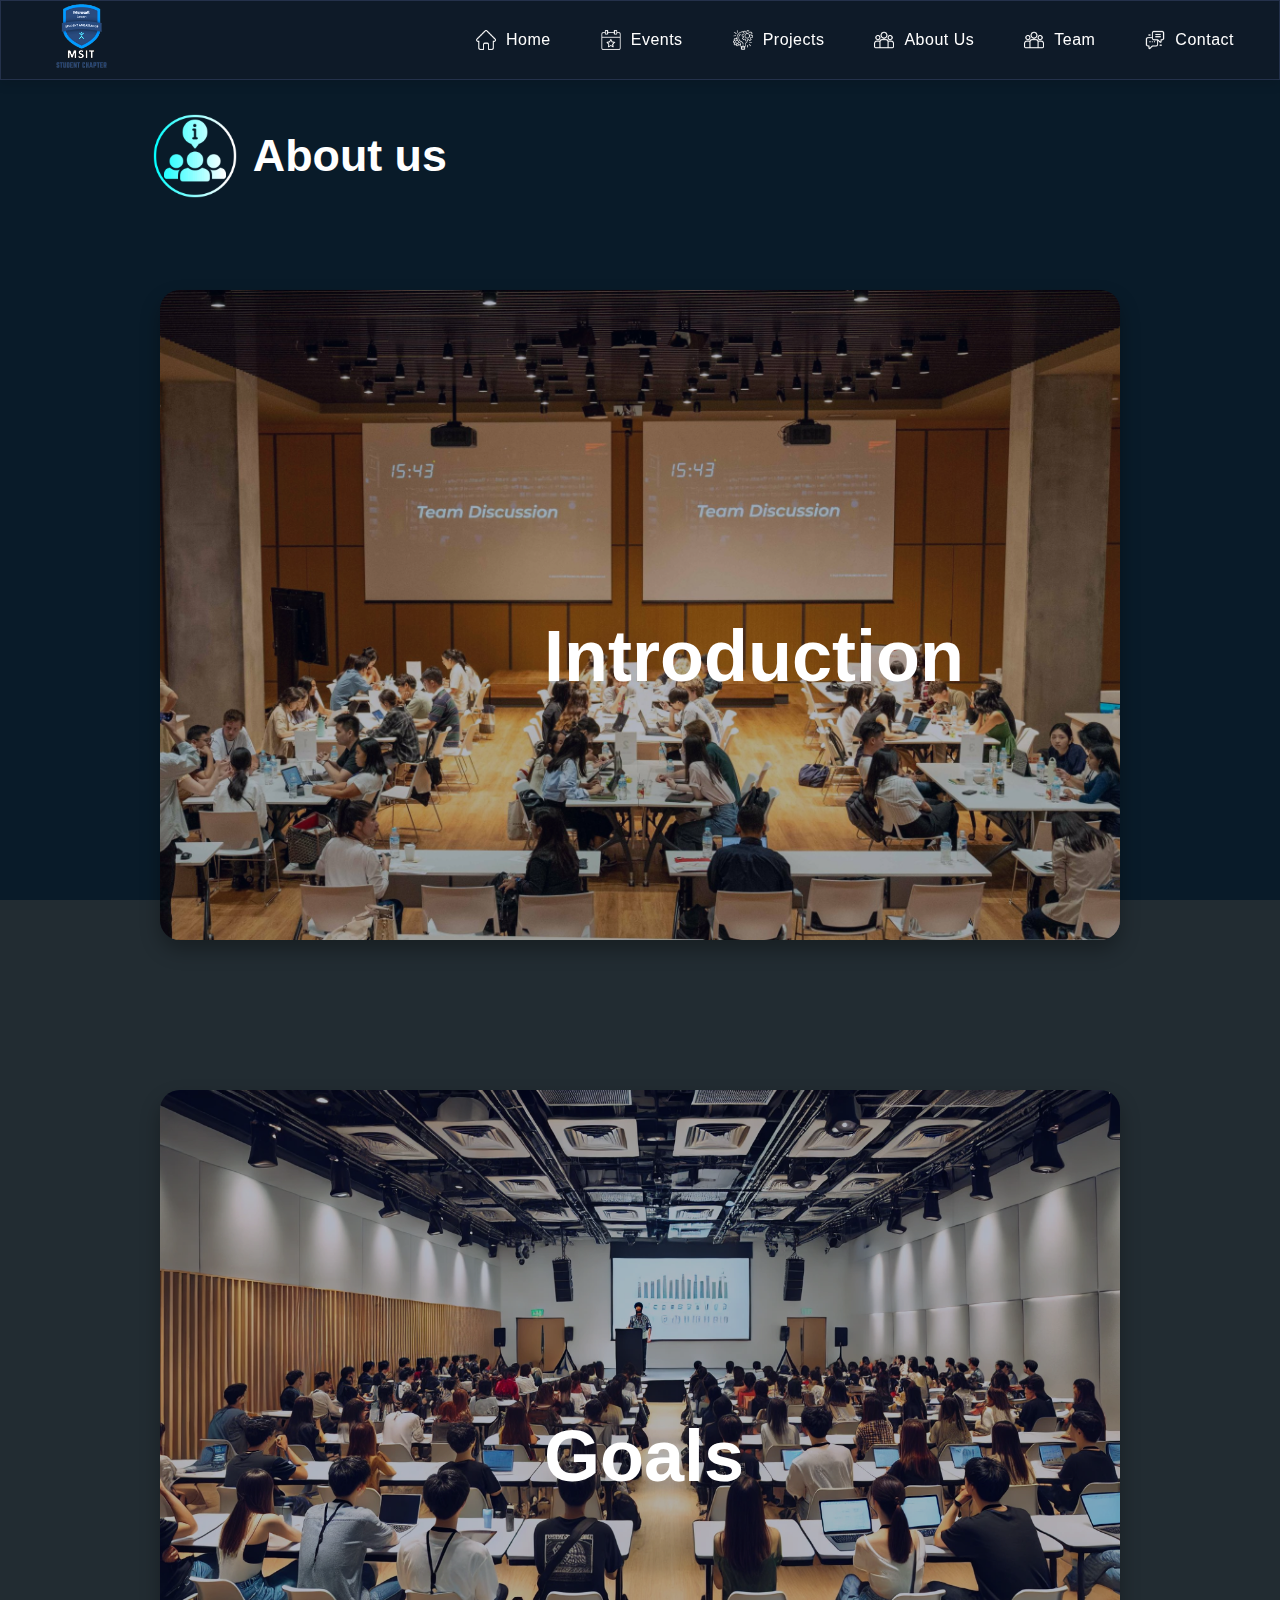
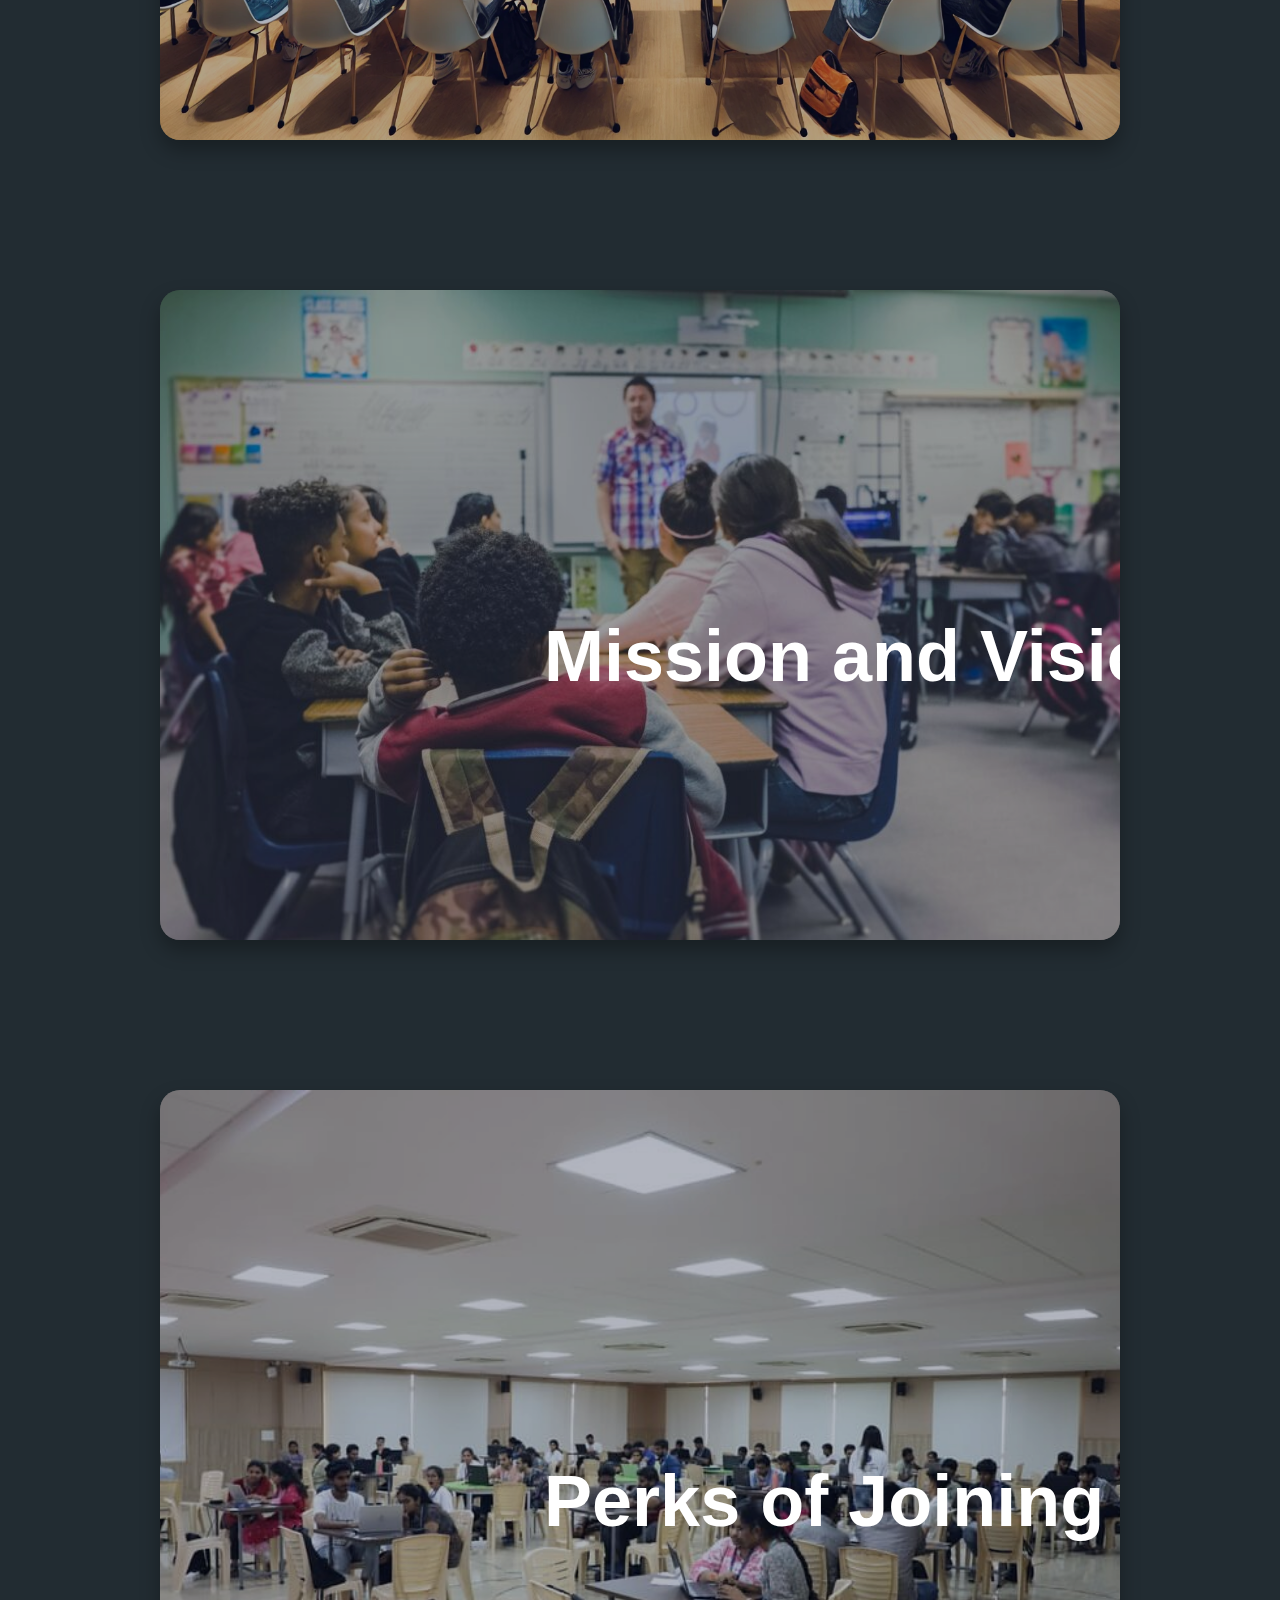
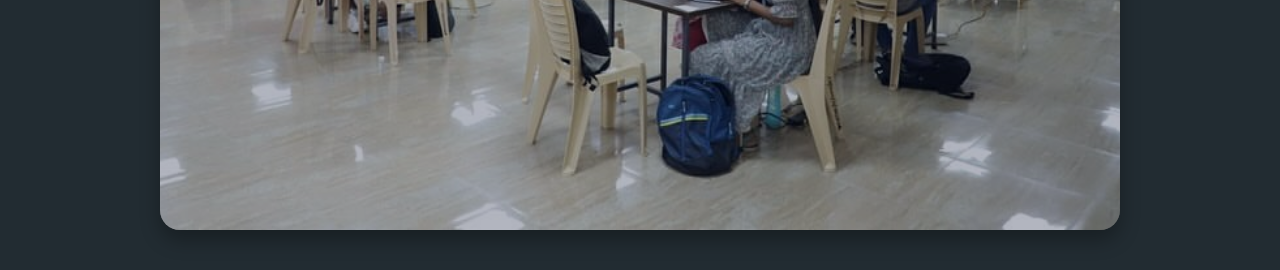
==== commit 7449e132: "about section added" ====
--- a/aboutus.html
+++ b/aboutus.html
@@ -30,8 +30,14 @@
                 </li>
                 <li>
                     <img src="images/project-logo.png" alt="">
-                    <a href="index.html">Projects</a>
+                    <a href="Projects.html">Projects</a>
                 </li>
+
+                <li>
+                    <img src="images/term-logo.png" alt="">
+                    <a href="#">About Us</a>
+                </li>
+                
                 <li>
                     <img src="images/term-logo.png" alt="">
                     <a href="#">Team</a>
@@ -41,10 +47,7 @@
                     <img src="images/contact.png" alt="">
                     <a href="#">Contact</a>
                 </li>
-                <li>
-                    <img src="images/term-logo.png" alt="">
-                    <a href="#">About</a>
-                </li>
+
             </ul>
         </div>
     </nav>
@@ -182,193 +185,7 @@
             </div>
         </div> -->
     </div>
-    
-    <div class="working">
-      <a href="#">
-          <img src="images/hi-removebg-preview.png" alt="">
-          <h1>History of MSC</h1>
-      </a>
-  </div>
-  <div class="Historyy" >
-    <section id="cd-timeline" class="cd-container">
-      <div class="cd-timeline-block">
-        <div class="cd-timeline-img cd-picture">
-        </div>
-  
-        <div class="cd-timeline-content">
-          <h2>Penta Consulting</h2>
-          <div class="timeline-content-info">
-            <span class="timeline-content-info-title">
-              <i class="fa fa-certificate" aria-hidden="true"></i>
-              Front End Developer
-            </span>
-            <span class="timeline-content-info-date">
-              <i class="fa fa-calendar-o" aria-hidden="true"></i>
-              June 2016 - Present
-            </span>
-          </div>
-          <p>Working alongside the designer team implementing the designs, also developing custom solutions to address team necessities.</p>
-          <ul class="content-skills">
-          <li>HTML5</li>
-          <li>CSS3</li>
-          <li>JavaScript</li>
-          <li>jQuery</li>
-          <li>Wordpress</li>
-          </ul>
-        </div> <!-- cd-timeline-content -->
-      </div> <!-- cd-timeline-block -->
-  
-      <div class="cd-timeline-block">
-        <div class="cd-timeline-img cd-movie">
-        </div> <!-- cd-timeline-img -->
-  
-        <div class="cd-timeline-content">
-          <h2>Title of section 2</h2>
-          <p>Lorem ipsum dolor sit amet, consectetur adipisicing elit. Iusto, optio, dolorum provident rerum aut hic quasi placeat iure tempora laudantium ipsa ad debitis unde?</p>
-          <span class="cd-date">Jan 18</span>
-        </div> <!-- cd-timeline-content -->
-      </div> <!-- cd-timeline-block -->
-  
-      <div class="cd-timeline-block">
-        <div class="cd-timeline-img cd-picture">
-        </div> <!-- cd-timeline-img -->
-  
-        <div class="cd-timeline-content">
-          <h2>Title of section 3</h2>
-          <p>Lorem ipsum dolor sit amet, consectetur adipisicing elit. Excepturi, obcaecati, quisquam id molestias eaque asperiores voluptatibus cupiditate error assumenda delectus odit similique earum voluptatem doloremque dolorem ipsam quae rerum quis. Odit, itaque, deserunt corporis vero ipsum nisi eius odio natus ullam provident pariatur temporibus quia eos repellat consequuntur perferendis enim amet quae quasi repudiandae sed quod veniam dolore possimus rem voluptatum eveniet eligendi quis fugiat aliquam sunt similique aut adipisci.</p>
-          <span class="cd-date">Jan 24</span>
-        </div> <!-- cd-timeline-content -->
-      </div> <!-- cd-timeline-block -->
-  
-      <div class="cd-timeline-block">
-        <div class="cd-timeline-img cd-location">
-        </div> <!-- cd-timeline-img -->
-  
-        <div class="cd-timeline-content">
-          <h2>Title of section 4</h2>
-          <p>Lorem ipsum dolor sit amet, consectetur adipisicing elit. Iusto, optio, dolorum provident rerum aut hic quasi placeat iure tempora laudantium ipsa ad debitis unde? Iste voluptatibus minus veritatis qui ut.</p>
-          <span class="cd-date">Feb 14</span>
-        </div> <!-- cd-timeline-content -->
-      </div> <!-- cd-timeline-block -->
-  
-      <div class="cd-timeline-block">
-        <div class="cd-timeline-img cd-location">
-        </div> 
-  
-        <div class="cd-timeline-content">
-          <h2>Title of section 5</h2>
-          <p>Lorem ipsum dolor sit amet, consectetur adipisicing elit. Iusto, optio, dolorum provident rerum.</p>
-          <span class="cd-date">Feb 18</span>
-        </div> <!-- cd-timeline-content -->
-      </div> <!-- cd-timeline-block -->
-  
-      <div class="cd-timeline-block">
-        <div class="cd-timeline-img cd-movie">
-        </div> <!-- cd-timeline-img -->
-  
-        <div class="cd-timeline-content">
-          <h2>Final Section</h2>
-          <p>This is the content of the last section</p>
-          <span class="cd-date">Feb 26</span>
-        </div> <!-- cd-timeline-content -->
-      </div> <!-- cd-timeline-block -->
-    </section> <!-- cd-timeline -->
-  </div>
-    </body>
-</html>
-
-
-
-    <footer class="footer-section-1">
-
-        <div class="uppr-section">
-
-
-
-            <section class="logo-name-tagline logo">
-                <img src="images/logo.png" alt="">
-                <h1>Microsoft Student Chapter, MSIT</h1>
-                <p>Lorem ipsum, dolor sit amet consectetur adipisicing elit. Quaerat, eos ex. Consectetur, molestias optio.</p>
-            </section>
-
-
-            <section class="usefull-links">
-                <h1>Usefull Pages</h1>
-
-
-                <a href="#">Home</a>
-                <a href="#">Events</a>
-
-                <a href="#">Projects</a>
-
-                <a href="#">Team</a>
-
-                <a href="#">Contact</a>
-
-
-
-
-            </section>
-
-            
-            <section class="Contact-details">
-                <h1>Contact</h1>
-                <p>MAHARAJA SURAJMAL INSTITUTE OF TECHNOLGY
-                    C4 JANAKPURI, NEW DELHI
-                    110058</p>
-
-
-                <p>MSC.msit-sample@msit.in</p>
-
-                <section class="All-social-handles">
-                    <ul class="nav-right">
-                        <li class="insta-logo invert1 right-logo-trans">
-                            <a class="font-0" target="_blank" href="https://www.instagram.com">
-                              <img class="nav-right-logo" src="images/instagram-logo.png" width="30px" height="30px" alt="" />
-                            </a>
-                          </li>
-
-                      <li class="github-logo invert1 right-logo-trans">
-                        <a class="font-0" target="_blank" href="https://github.com/AbhinavCoder-14">
-                          <img class="nav-right-logo" src="images/github.png" width="30px" height="30px" alt="" />
-                        </a>
-                      </li>
-
-                      <li class="tweeter-logo invert1 right-logo-trans">
-                        <a class="font-0" target="_blank" href="https://x.com">
-                          <img class="nav-right-logo" src="images/icons8-twitter-60.png" width="30px" height="30px" alt="" />
-                        </a>
-                      </li>
-                
-                      <li class="linkedin-logo invert1 right-logo-trans">
-                        <a class="font-0" target="_blank" href="https://www.linkedin.com/in">
-                          <img class="nav-right-logo" src="images/icons8-linkedin-52.png" width="30px" height="30px" alt="" />
-                        </a>
-                      </li>
-
-                    </ul>
-
-                </section>
-                
-            </section>     
-        </div>
-
-
-    </footer>
-
-
-        <div class="divider"></div>
-
-    <footer class="footer-section-2">
-
-        <div class="copyright-section">
-            <p>&copy; 2024 MSC MSIT. All rights reserved.</p>
-
-        </div>
-
-
-    </footer>
-    <script src="script.js"></script>
+    <script src="index.js"></script>
 </body>
 
 </html>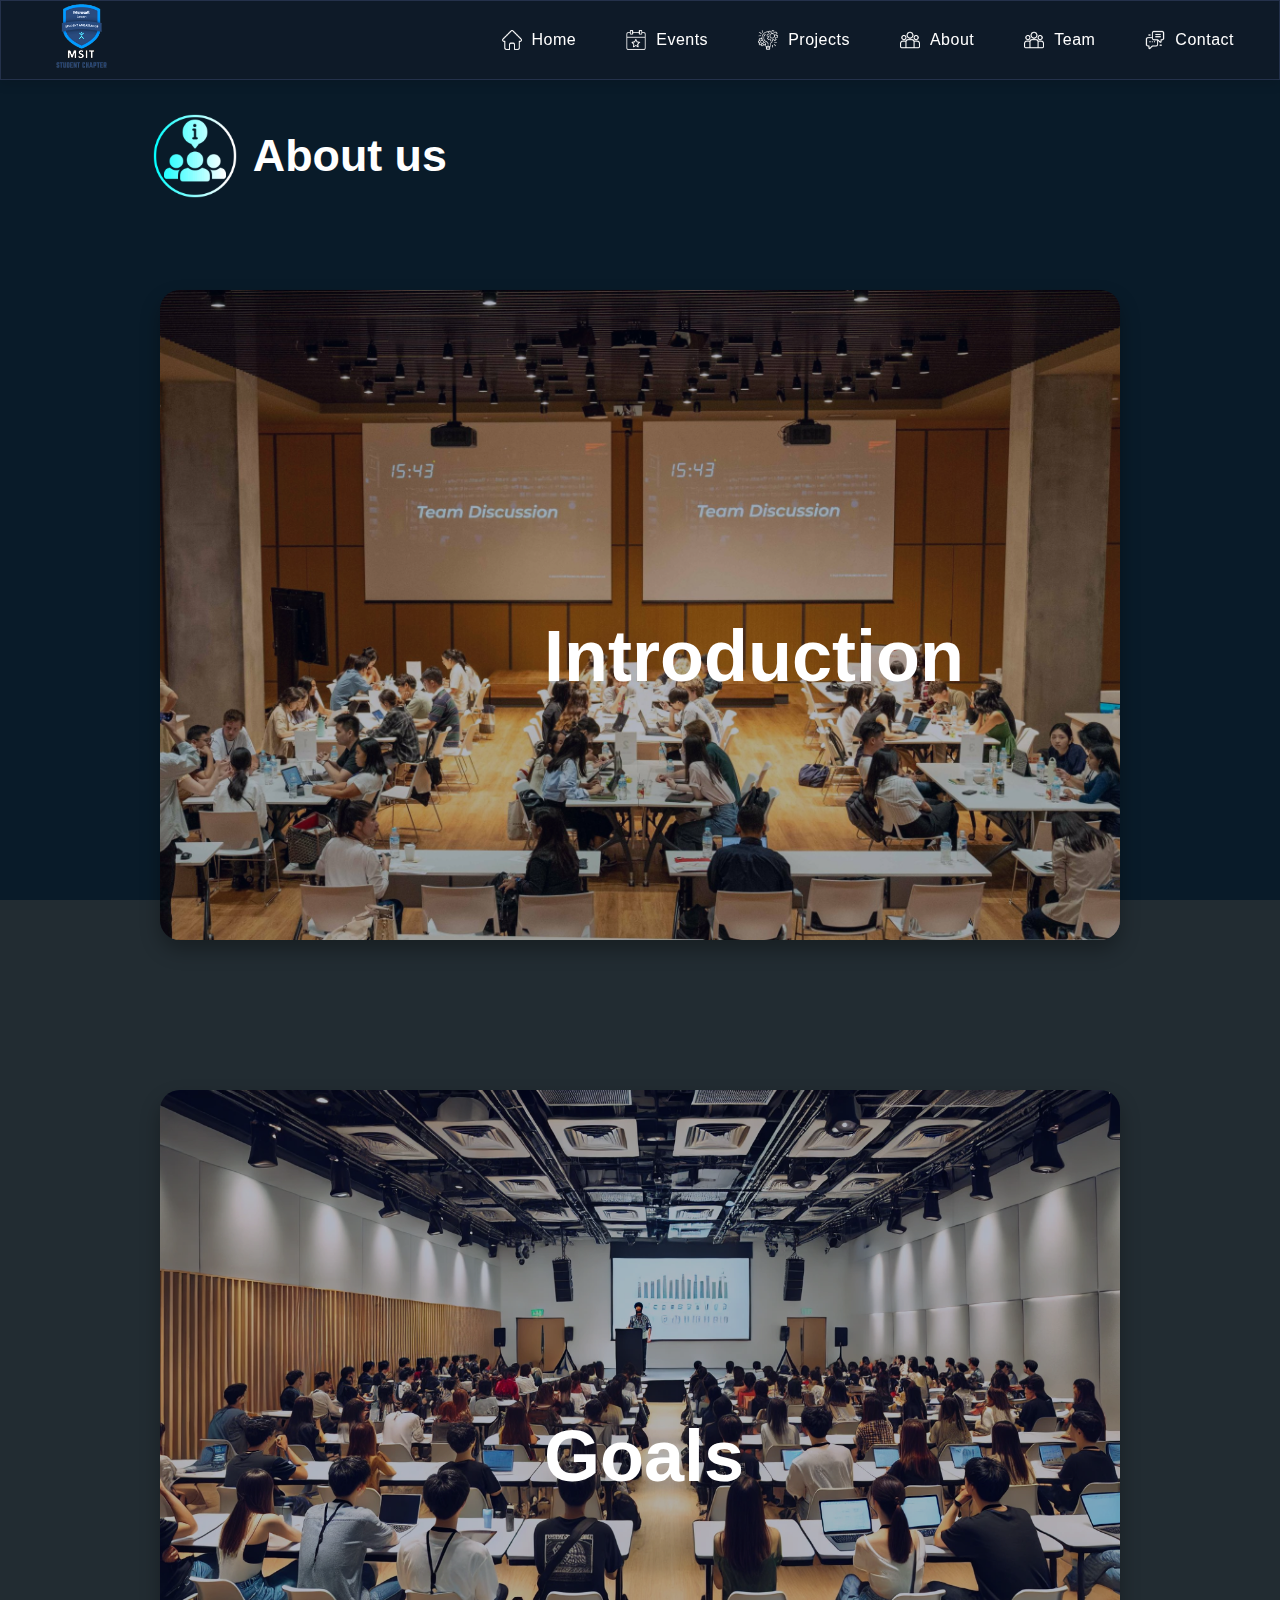
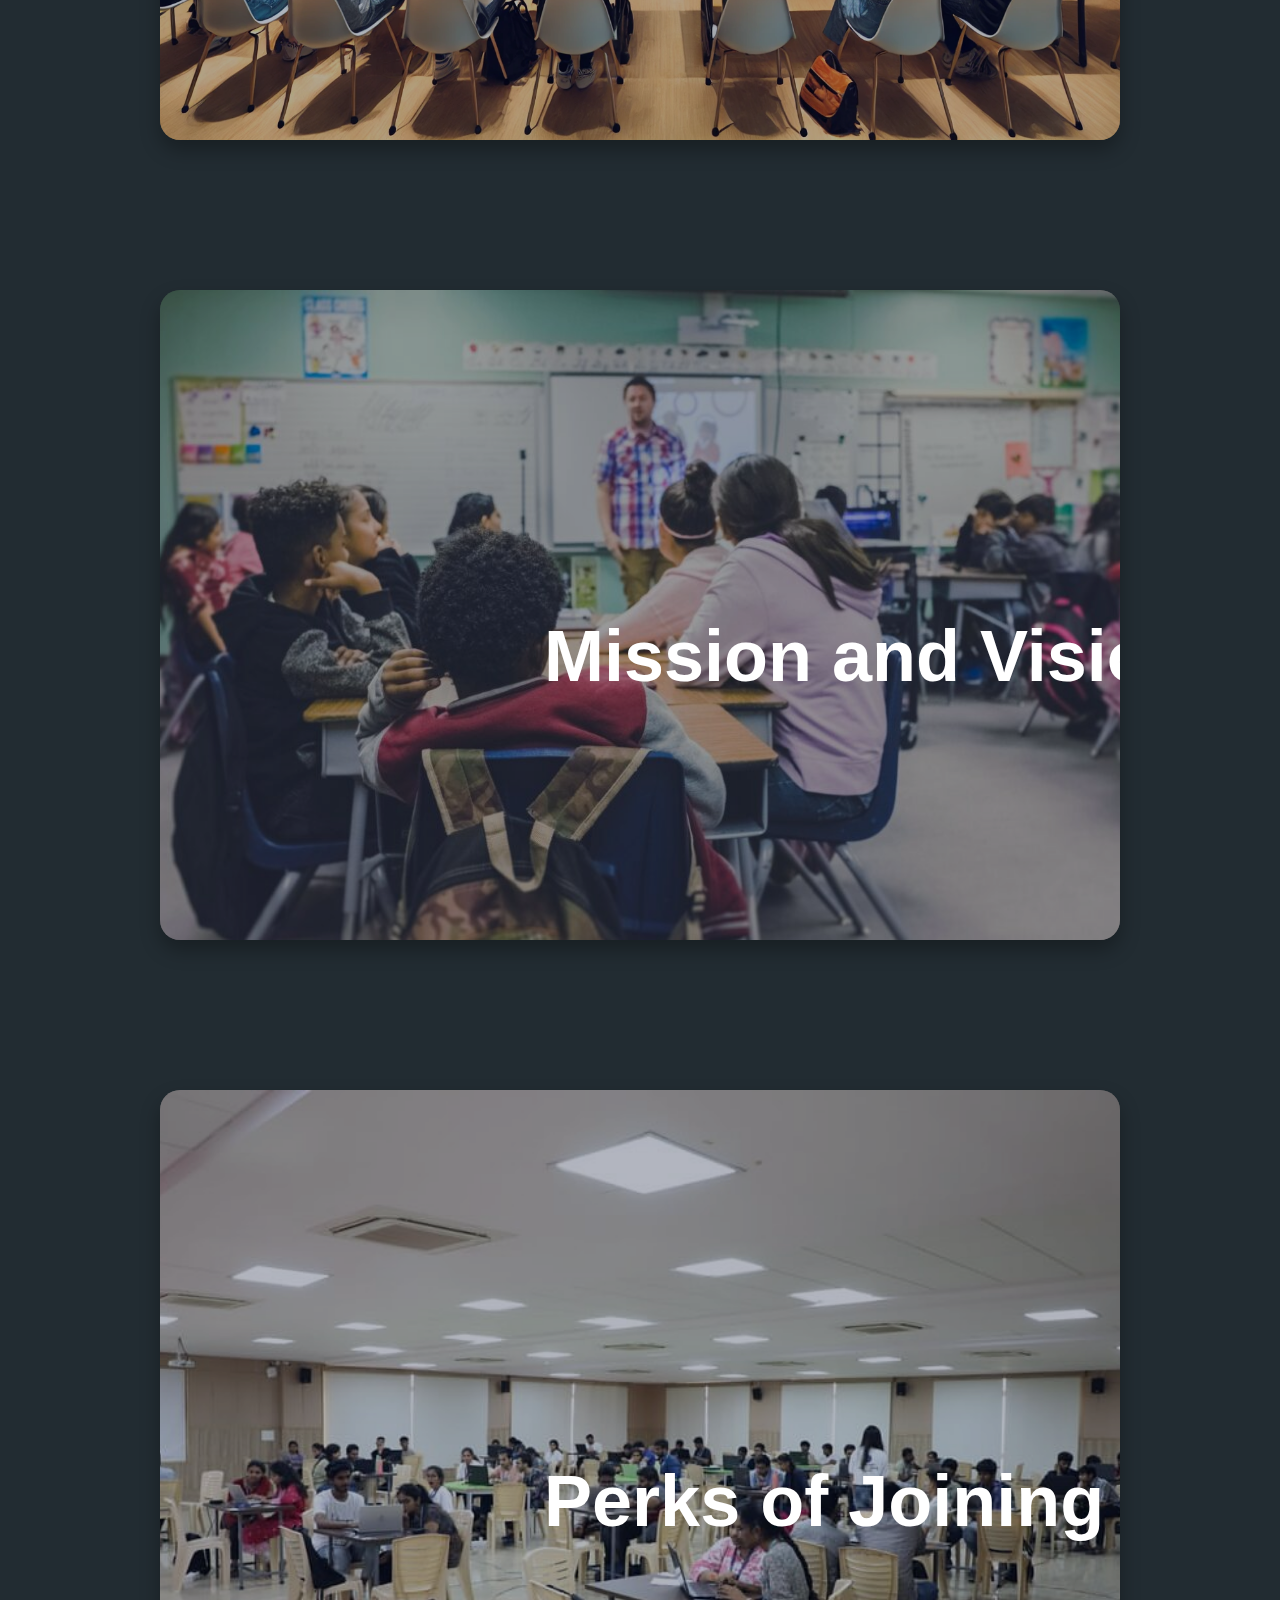
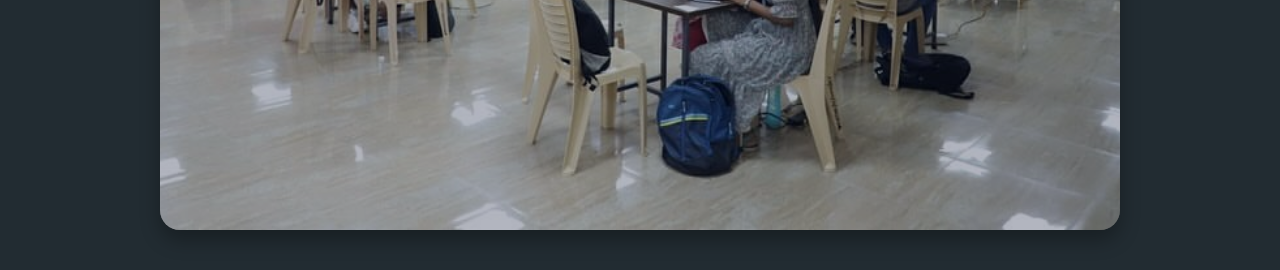
==== commit 47187eaa: "all set" ====
--- a/aboutus.html
+++ b/aboutus.html
@@ -5,6 +5,7 @@
     <meta charset="UTF-8">
     <meta name="viewport" content="width=device-width, initial-scale=1.0">
     <title>About Us</title>
+    <link rel="stylesheet" href="nav-style.css">
     <link rel="stylesheet" href="aboutusstyle.css">
     <link rel="stylesheet" href="style.css">
     <link rel="stylesheet" href="mywork.css">
@@ -30,12 +31,12 @@
                 </li>
                 <li>
                     <img src="images/project-logo.png" alt="">
-                    <a href="Projects.html">Projects</a>
+                    <a href="index.html">Projects</a>
                 </li>
 
                 <li>
                     <img src="images/term-logo.png" alt="">
-                    <a href="#">About Us</a>
+                    <a href="#">About</a>
                 </li>
                 
                 <li>
--- a/nav-style.css
+++ b/nav-style.css
@@ -0,0 +1,165 @@
+body {
+    margin: 0; 
+    padding: 0;
+    /* font-family: Menlo, courier-new, courier, monospace; */
+    font-family: 'Segoe UI', Tahoma, Geneva, Verdana, sans-serif;
+    background: #0a0d22;
+    
+
+    
+
+
+  }
+
+
+  #navbar {
+    /* background-color: white; */
+    position: sticky;
+    z-index: 100;
+    width: 100%;
+    /* background-color:#12192795; */
+    border: 1px solid #131545;
+    box-sizing: border-box;
+    box-shadow: 0 5px 10px rgba(0, 0, 0, 0.1);
+    top: 0;
+    transition: top 0.3s;
+  }
+  
+  .navbar-container {
+    display: flex;
+    overflow: hidden;
+    justify-content: space-between;
+    align-items: center;
+    padding: 0 45px;
+  }
+  
+  .logo img {
+    height: 70px;
+    padding: 2px 0px;
+    filter: brightness(1.3);
+  }
+  
+  .nav-items {
+    list-style-type: none;
+    margin: 0;
+    padding: 0;
+    display: flex;
+    gap: 20px;
+  }
+  
+  .nav-items li {
+    margin-left: 20px;
+    /* font-weight: 800; */
+  }
+  
+  .nav-items li a {
+    color: #ffffff;
+    text-decoration: none;
+    font-size: 16px;
+    letter-spacing: 0.5px;
+    font-weight:400;
+    transition: all .4s ease-out;
+
+}
+
+.nav-items li{
+
+  transition: all .4s ease-out;
+}
+/* .nav-items li:hover img{
+  transition: all .4s ease-out;
+
+  content: url("images/home_logo_new_color.png");
+  filter: invert(0);
+  cursor: pointer;
+
+} */
+.nav-items li:nth-child(1):hover img {
+  transition: all .4s ease-out;
+
+  content: url("images/home_logo_new_color.png");
+  filter: invert(0);
+  cursor: pointer;
+}
+
+
+.nav-items li:nth-child(2):hover img {
+  transition: all .4s ease-out;
+
+  content: url("images/event-logo-new.png");
+  filter: invert(0);
+  cursor: pointer;
+}
+
+.nav-items li:nth-child(3):hover img {
+  transition: all .4s ease-out;
+
+  content: url("images/project-logo-new.png");
+  filter: invert(0);
+  cursor: pointer;
+}
+
+
+.nav-items li:nth-child(4):hover img {
+  transition: all .4s ease-out;
+
+  content: url("images/team-logo-new.png");
+  filter: invert(0);
+  cursor: pointer;
+}
+
+.nav-items li:nth-child(5):hover img {
+  transition: all .4s ease-out;
+
+  content: url("images/team-logo-new.png");
+  filter: invert(0);
+  cursor: pointer;
+}
+
+
+.nav-items li:nth-child(6):hover img {
+  transition: all .4s ease-out;
+
+  content: url("images/contact-logo.png");
+  filter: invert(0);
+  cursor: pointer;
+}
+
+
+
+
+
+
+
+
+.nav-items li:hover a{
+  transition: all .4s ease-out;
+
+
+  color: #20c4dd;
+  cursor: pointer;
+  filter: invert(0);
+
+}
+
+
+
+  .nav-items li{
+    display: flex;
+    justify-content: center;
+    align-items: center;
+    
+  }
+  .nav-items li img{
+    height: 20px;
+    padding: 0px 10px;
+    filter: invert(1);
+  }
+
+
+
+  .projects{
+    display: flex;
+    position: absolute;
+    top: 30%;
+  }